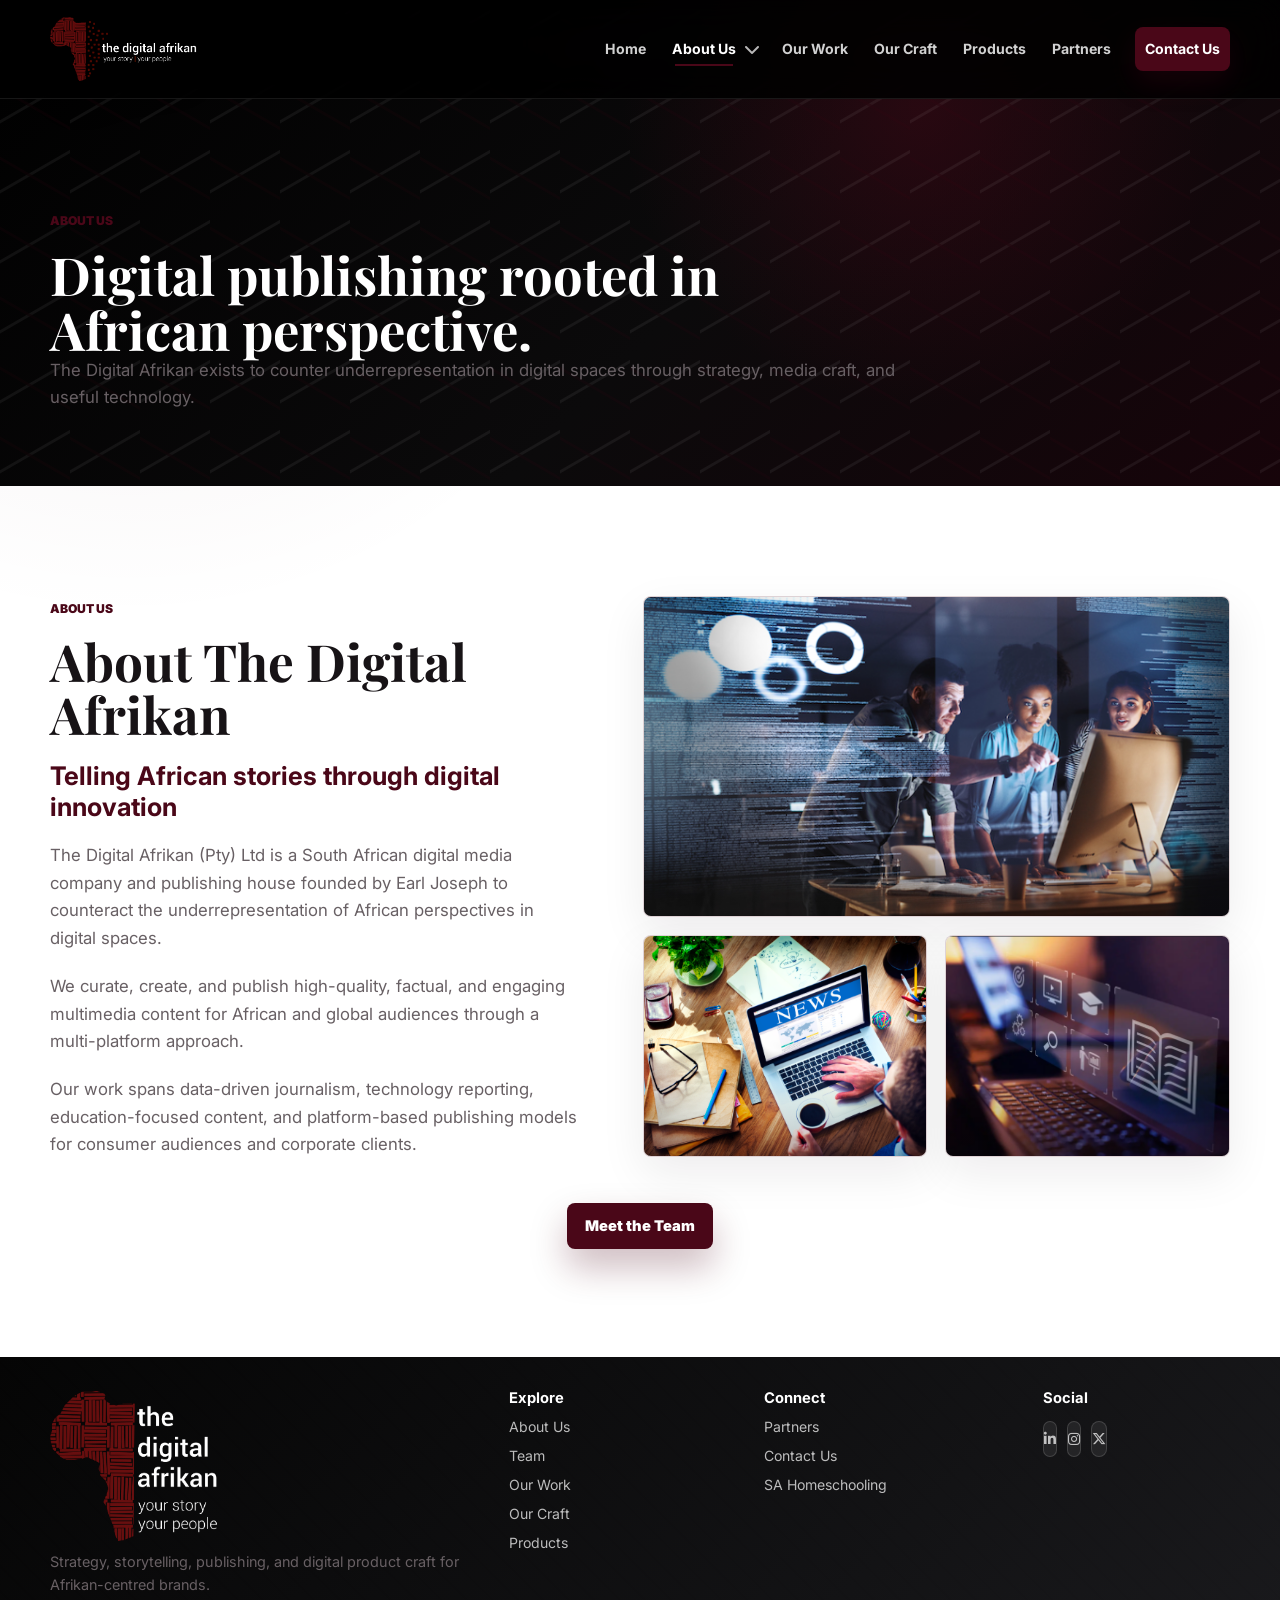
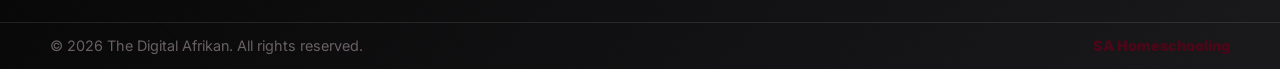
==== about.html @ bf454be9 "updates" ====
<!DOCTYPE html>
<html lang="en">
<head>
    <meta charset="UTF-8">
    <meta name="viewport" content="width=device-width, initial-scale=1.0">
    <meta name="description" content="About The Digital Afrikan and its Afrikan-centred digital publishing vision.">
    <title>The Digital Afrikan | About Us</title>
    <link rel="preconnect" href="https://fonts.googleapis.com">
    <link rel="preconnect" href="https://fonts.gstatic.com" crossorigin>
    <link href="https://fonts.googleapis.com/css2?family=Inter:wght@300;400;500;600;700;800;900&family=Playfair+Display:wght@500;600;700&display=swap" rel="stylesheet">
    <link rel="stylesheet" href="https://cdnjs.cloudflare.com/ajax/libs/font-awesome/6.4.0/css/all.min.css">
    <link rel="stylesheet" href="css/style.css">
    <link rel="stylesheet" href="css/responsive.css">
    <script src="main.js" defer></script>
</head>
<body>
    <a class="skip-link" href="#main">Skip to content</a>
    <header class="site-header" id="siteHeader">
        <div class="container header-container">
            <a href="index.html" class="brand" aria-label="The Digital Afrikan homepage"><img src="images/tda-logo-landscape-white.png" alt="The Digital Afrikan" class="brand-logo brand-logo-header"></a>
            <button class="mobile-toggle" id="mobileToggle" type="button" aria-label="Open navigation" aria-expanded="false" aria-controls="navMenu"><span></span><span></span><span></span></button>
            <nav class="site-nav" aria-label="Primary navigation">
                <ul id="navMenu">
                    <li><a href="index.html" class="nav-link">Home</a></li>
                    <li class="nav-item has-dropdown">
                        <a href="about.html" class="nav-link active">About Us</a>
                        <button class="dropdown-toggle" type="button" aria-label="Open About submenu" aria-expanded="false"><i class="fa-solid fa-chevron-down"></i></button>
                        <ul class="dropdown-menu" aria-label="About submenu"><li><a href="about.html">About Us</a></li><li><a href="team.html">Team</a></li></ul>
                    </li>
                    <li><a href="projects.html" class="nav-link">Our Work</a></li>
                    <li><a href="services.html" class="nav-link">Our Craft</a></li>
                    <li><a href="products.html" class="nav-link">Products</a></li><li><a href="partners.html" class="nav-link">Partners</a></li>
                    <li><a href="contact.html" class="nav-link nav-cta">Contact Us</a></li>
                </ul>
            </nav>
        </div>
    </header>
    <main id="main">
        <section class="page-hero section-pattern">
            <div class="container">
                <div class="section-heading reveal">
                    <span class="eyebrow">About Us</span>
                    <h1>Digital publishing rooted in African perspective.</h1>
                    <p>The Digital Afrikan exists to counter underrepresentation in digital spaces through strategy, media craft, and useful technology.</p>
                </div>
            </div>
        </section>
        <section class="about-section">
            <div class="container split-grid">
                <div class="section-copy reveal">
                    <span class="eyebrow">About Us</span>
                    <h2>About The Digital Afrikan</h2>
                    <h3 class="section-kicker">Telling African stories through digital innovation</h3>
                    <p>The Digital Afrikan (Pty) Ltd is a South African digital media company and publishing house founded by Earl Joseph to counteract the underrepresentation of African perspectives in digital spaces.</p>
                    <p>We curate, create, and publish high-quality, factual, and engaging multimedia content for African and global audiences through a multi-platform approach.</p>
                    <p>Our work spans data-driven journalism, technology reporting, education-focused content, and platform-based publishing models for consumer audiences and corporate clients.</p>
                </div>
                <div class="about-media-grid reveal">
                    <figure class="about-image-card large-placeholder"><img src="images/about-technology-team.png" alt="Digital team collaborating around technology and data"></figure>
                    <figure class="about-image-card"><img src="images/about-editorial-news.png" alt="Editorial workspace with a digital news platform"></figure>
                    <figure class="about-image-card"><img src="images/about-digital-learning.png" alt="Digital learning interface on a laptop"></figure>
                </div>
            </div>
            <div class="container">
                <div class="section-cta about-team-cta reveal">
                    <a href="team.html" class="btn btn-primary">Meet the Team</a>
                </div>
            </div>
        </section>
    </main>
    <footer class="site-footer">
        <div class="container footer-grid">
            <div><a href="index.html" class="brand footer-brand"><img src="images/tda-logo-stacked-white.png" alt="The Digital Afrikan" class="brand-logo brand-logo-footer"></a><p>Strategy, storytelling, publishing, and digital product craft for Afrikan-centred brands.</p></div>
            <div><h3>Explore</h3><a href="about.html">About Us</a><a href="team.html">Team</a><a href="projects.html">Our Work</a><a href="services.html">Our Craft</a><a href="products.html">Products</a></div>
            <div><h3>Connect</h3><a href="partners.html">Partners</a><a href="contact.html">Contact Us</a><a href="https://sahomeschooling.com/magazine" target="_blank" rel="noopener">SA Homeschooling</a></div>
            <div><h3>Social</h3><div class="social-links" aria-label="Social links"><a href="contact.html" aria-label="LinkedIn"><i class="fa-brands fa-linkedin-in"></i></a><a href="contact.html" aria-label="Instagram"><i class="fa-brands fa-instagram"></i></a><a href="contact.html" aria-label="X"><i class="fa-brands fa-x-twitter"></i></a></div></div>
        </div>
        <div class="footer-bottom"><div class="container footer-bottom-inner"><p>&copy; 2026 The Digital Afrikan. All rights reserved.</p><p>SA Homeschooling</p></div></div>
    </footer>
</body>
</html>
---- css/style.css ----
:root {
    --primary: #171316;
    --primary-deep: #050405;
    --accent: #4a0718;
    --accent-bright: #6f1029;
    --accent-dark: #2b030d;
    --dark: #000000;
    --light: #f8f5f6;
    --paper: #ffffff;
    --surface: #ffffff;
    --surface-soft: #f7f3f4;
    --muted: #686064;
    --text: #171316;
    --line: rgba(74, 7, 24, 0.14);
    --shadow: 0 24px 70px rgba(23, 19, 22, 0.14);
    --shadow-soft: 0 16px 45px rgba(23, 19, 22, 0.08);
    --radius: 8px;
    --transition: 260ms ease;
}

* {
    margin: 0;
    padding: 0;
    box-sizing: border-box;
}

html {
    scroll-behavior: smooth;
    scroll-padding-top: 96px;
}

body {
    font-family: "Inter", sans-serif;
    background:
        radial-gradient(circle at 10% 4%, rgba(74, 7, 24, 0.08), transparent 28%),
        var(--paper);
    color: var(--text);
    line-height: 1.65;
    overflow-x: hidden;
}

body.nav-open {
    overflow: hidden;
}

body.modal-open {
    overflow: hidden;
}

img {
    display: block;
    max-width: 100%;
}

a {
    color: inherit;
    text-decoration: none;
}

button,
input,
select,
textarea {
    font: inherit;
}

.skip-link {
    position: fixed;
    top: 12px;
    left: 12px;
    z-index: 3000;
    transform: translateY(-140%);
    background: var(--accent);
    color: white;
    padding: 10px 16px;
    border-radius: var(--radius);
    transition: transform var(--transition);
}

.skip-link:focus {
    transform: translateY(0);
}

.container {
    width: min(1180px, calc(100% - 40px));
    margin: 0 auto;
}

.site-header {
    position: fixed;
    inset: 0 0 auto;
    z-index: 1000;
    padding: 12px 0;
    background: rgba(0, 0, 0, 0.88);
    color: white;
    backdrop-filter: blur(18px);
    border-bottom: 1px solid rgba(255, 255, 255, 0.09);
    transition: padding var(--transition), background var(--transition), box-shadow var(--transition);
}

.site-header.scrolled {
    padding: 8px 0;
    background: rgba(0, 0, 0, 0.95);
    box-shadow: 0 18px 50px rgba(0, 0, 0, 0.22);
}

.header-container {
    display: flex;
    align-items: center;
    justify-content: space-between;
    gap: 28px;
    min-height: 74px;
}

.brand {
    display: inline-flex;
    align-items: center;
    gap: 12px;
    min-width: 0;
    flex: 0 0 auto;
}

.brand-logo {
    display: block;
    width: auto;
    object-fit: contain;
}

.brand-logo-header {
    height: clamp(46px, 5vw, 64px);
    max-width: min(310px, 30vw);
    filter: drop-shadow(0 14px 24px rgba(0, 0, 0, 0.28));
}

.brand-logo-footer {
    height: auto;
    width: min(100%, 190px);
    max-height: 150px;
}

.site-nav ul {
    display: flex;
    align-items: center;
    gap: 6px;
    list-style: none;
    flex-wrap: nowrap;
}

.nav-link,
.dropdown-menu a {
    position: relative;
    display: inline-flex;
    align-items: center;
    min-height: 42px;
    padding: 10px 10px;
    color: rgba(255, 255, 255, 0.82);
    font-size: 0.88rem;
    font-weight: 700;
    transition: color var(--transition), transform var(--transition);
}

.nav-link::after,
.dropdown-menu a::after {
    content: "";
    position: absolute;
    left: 13px;
    right: 13px;
    bottom: 5px;
    height: 2px;
    transform: scaleX(0);
    transform-origin: left;
    background:
        repeating-linear-gradient(90deg, var(--accent) 0 8px, transparent 8px 12px),
        var(--accent);
    transition: transform var(--transition);
}

.nav-link:hover,
.nav-link.active,
.dropdown-menu a:hover {
    color: white;
}

.nav-link:hover::after,
.nav-link.active::after,
.dropdown-menu a:hover::after {
    transform: scaleX(1);
}

.nav-cta {
    margin-left: 8px;
    color: white;
    background: var(--accent);
    border-radius: var(--radius);
    box-shadow: 0 12px 28px rgba(74, 7, 24, 0.28);
}

.nav-cta::after {
    display: none;
}

.nav-cta:hover {
    transform: translateY(-2px);
    background: var(--accent-bright);
}

.has-dropdown {
    position: relative;
    display: flex;
    align-items: center;
}

.has-dropdown .nav-link {
    white-space: nowrap;
}

.dropdown-toggle {
    display: inline-grid;
    place-items: center;
    width: 28px;
    height: 28px;
    margin-left: -8px;
    border: 0;
    color: rgba(255, 255, 255, 0.72);
    background: transparent;
    cursor: pointer;
    transition: transform var(--transition), color var(--transition);
}

.has-dropdown:hover .dropdown-toggle,
.has-dropdown.open .dropdown-toggle {
    color: white;
    transform: rotate(180deg);
}

.dropdown-menu {
    position: absolute;
    top: calc(100% + 14px);
    left: 0;
    min-width: 150px;
    display: grid;
    grid-template-columns: 1fr;
    gap: 4px;
    padding: 10px;
    background: rgba(17, 17, 17, 0.96);
    border: 1px solid rgba(255, 255, 255, 0.1);
    border-radius: var(--radius);
    box-shadow: var(--shadow);
    opacity: 0;
    visibility: hidden;
    transform: translateY(10px);
    transition: opacity var(--transition), transform var(--transition), visibility var(--transition);
}

.site-nav .dropdown-menu {
    display: grid;
    align-items: stretch;
    gap: 4px;
}

.dropdown-menu li {
    display: block;
}

.dropdown-menu a {
    width: 100%;
    white-space: nowrap;
}

.has-dropdown:hover .dropdown-menu,
.has-dropdown.open .dropdown-menu {
    opacity: 1;
    visibility: visible;
    transform: translateY(0);
}

.mobile-toggle {
    display: none;
    width: 46px;
    height: 46px;
    border: 1px solid rgba(255, 255, 255, 0.16);
    border-radius: var(--radius);
    background: rgba(255, 255, 255, 0.08);
    cursor: pointer;
}

.mobile-toggle span {
    display: block;
    width: 20px;
    height: 2px;
    margin: 5px auto;
    background: white;
    transition: transform var(--transition), opacity var(--transition);
}

.mobile-toggle.active span:nth-child(1) {
    transform: translateY(7px) rotate(45deg);
}

.mobile-toggle.active span:nth-child(2) {
    opacity: 0;
}

.mobile-toggle.active span:nth-child(3) {
    transform: translateY(-7px) rotate(-45deg);
}

section {
    position: relative;
    padding: 108px 0;
}

.section-alt {
    background:
        linear-gradient(180deg, rgba(248, 245, 246, 0.95), rgba(255, 255, 255, 0.98)),
        repeating-linear-gradient(135deg, rgba(74, 7, 24, 0.045) 0 2px, transparent 2px 16px);
}

.section-pattern::before {
    content: "";
    position: absolute;
    inset: 0;
    pointer-events: none;
    opacity: 0.14;
    background-image:
        linear-gradient(30deg, transparent 45%, rgba(74, 7, 24, 0.68) 46%, rgba(74, 7, 24, 0.68) 48%, transparent 49%),
        linear-gradient(150deg, transparent 45%, rgba(255, 255, 255, 0.4) 46%, rgba(255, 255, 255, 0.4) 48%, transparent 49%);
    background-size: 70px 70px;
}

.hero {
    min-height: max(100vh, 60.05vw);
    display: grid;
    align-items: center;
    padding: 150px 0 112px;
    color: white;
    overflow: hidden;
    background:
        linear-gradient(90deg, rgba(0, 0, 0, 0.86) 0%, rgba(0, 0, 0, 0.68) 35%, rgba(0, 0, 0, 0.22) 66%, rgba(0, 0, 0, 0.08) 100%),
        url("../images/tda-digital-tree-hero-full.jpg");
    background-color: #050405;
    background-position: center, center top;
    background-repeat: no-repeat;
    background-size: cover, 100% auto;
}

.hero::after {
    content: "";
    display: none;
    position: absolute;
    inset: 0;
    opacity: 0.3;
    background:
        linear-gradient(90deg, transparent 0 43%, rgba(74, 7, 24, 0.32) 43.3%, transparent 44.2%),
        linear-gradient(90deg, transparent 0 65%, rgba(255, 255, 255, 0.08) 65.2%, transparent 65.8%);
    pointer-events: none;
    animation: heroSignalSweep 7.5s ease-in-out infinite;
}

.hero::before {
    content: "";
    display: none;
    position: absolute;
    inset: 0;
    pointer-events: none;
    opacity: 0.28;
    background:
        radial-gradient(circle at 16% 42%, rgba(74, 7, 24, 0.34), transparent 20%),
        repeating-linear-gradient(90deg, rgba(255, 255, 255, 0.035) 0 1px, transparent 1px 34px),
        repeating-linear-gradient(0deg, rgba(255, 255, 255, 0.025) 0 1px, transparent 1px 42px);
    animation: patternGlide 18s linear infinite;
}

.hero-orbit {
    position: absolute;
    left: 44%;
    top: 12%;
    width: 520px;
    height: 520px;
    border: 1px solid rgba(255, 255, 255, 0.12);
    border-radius: 50%;
    opacity: 0.58;
    animation: spinSlow 24s linear infinite, orbitPulse 5.8s ease-in-out infinite;
}

.hero-orbit::before,
.hero-orbit::after {
    content: "";
    position: absolute;
    inset: 58px;
    border: 1px dashed rgba(255, 255, 255, 0.16);
    border-radius: 50%;
}

.hero-orbit::after {
    inset: 128px;
    background: radial-gradient(circle, rgba(255, 255, 255, 0.08), rgba(74, 7, 24, 0.16));
}

.color-stream {
    position: absolute;
    inset: 0;
    pointer-events: none;
    overflow: hidden;
}

.color-stream span {
    position: absolute;
    width: min(58vw, 760px);
    height: 2px;
    border-radius: 999px;
    opacity: 0.42;
    filter: blur(0.4px);
    background: linear-gradient(90deg, transparent, rgba(255, 255, 255, 0.72), rgba(74, 7, 24, 0.84), transparent);
    box-shadow: 0 0 26px rgba(74, 7, 24, 0.34);
    animation: colorStream 9s ease-in-out infinite;
}

.color-stream span:nth-child(1) {
    left: -18%;
    top: 24%;
}

.color-stream span:nth-child(2) {
    left: 24%;
    top: 52%;
    animation-delay: 1.8s;
    background: linear-gradient(90deg, transparent, rgba(74, 7, 24, 0.78), rgba(255, 255, 255, 0.58), transparent);
}

.color-stream span:nth-child(3) {
    left: -12%;
    bottom: 18%;
    animation-delay: 3.2s;
}

.color-stream span:nth-child(4) {
    right: -18%;
    top: 72%;
    animation-delay: 4.6s;
    background: linear-gradient(90deg, transparent, rgba(255, 255, 255, 0.54), rgba(74, 7, 24, 0.82), transparent);
}

.star-field {
    position: absolute;
    inset: 0;
    pointer-events: none;
    overflow: hidden;
}

.star-field span {
    position: absolute;
    width: 6px;
    height: 6px;
    border-radius: 50%;
    background: rgba(255, 255, 255, 0.86);
    box-shadow: 0 0 16px rgba(255, 255, 255, 0.56), 0 0 34px rgba(74, 7, 24, 0.42);
    opacity: 0.55;
    animation: starDrift 7s ease-in-out infinite;
}

.star-field span::before,
.star-field span::after {
    content: "";
    position: absolute;
    inset: 50% auto auto 50%;
    width: 18px;
    height: 1px;
    background: linear-gradient(90deg, transparent, rgba(255, 255, 255, 0.9), transparent);
    transform: translate(-50%, -50%);
}

.star-field span::after {
    transform: translate(-50%, -50%) rotate(90deg);
}

.star-field span:nth-child(1) {
    left: 9%;
    top: 28%;
}

.star-field span:nth-child(2) {
    left: 18%;
    top: 74%;
    animation-delay: 1.1s;
}

.star-field span:nth-child(3) {
    left: 48%;
    top: 18%;
    animation-delay: 2.2s;
    background: rgba(74, 7, 24, 0.84);
}

.star-field span:nth-child(4) {
    right: 18%;
    top: 38%;
    animation-delay: 0.7s;
}

.star-field span:nth-child(5) {
    right: 10%;
    bottom: 22%;
    animation-delay: 1.8s;
    background: rgba(255, 255, 255, 0.78);
}

.star-field span:nth-child(6) {
    left: 58%;
    bottom: 16%;
    animation-delay: 2.8s;
}

.star-field span:nth-child(7) {
    left: 31%;
    top: 42%;
    width: 4px;
    height: 4px;
    animation-delay: 3.4s;
    animation-duration: 5.2s;
}

.star-field span:nth-child(8) {
    right: 34%;
    top: 68%;
    width: 5px;
    height: 5px;
    animation-delay: 4.1s;
    animation-duration: 7.2s;
    background: rgba(74, 7, 24, 0.74);
}

.star-field span:nth-child(9) {
    right: 6%;
    top: 13%;
    width: 4px;
    height: 4px;
    animation-delay: 2.4s;
    animation-duration: 4.8s;
}

.star-field span:nth-child(10) {
    left: 38%;
    bottom: 8%;
    width: 5px;
    height: 5px;
    animation-delay: 0.4s;
    animation-duration: 6.8s;
}

.hero-container {
    position: relative;
    z-index: 2;
    display: grid;
    grid-template-columns: minmax(0, 0.54fr) minmax(320px, 0.46fr);
    align-items: center;
    text-align: left;
}

.hero-content {
    max-width: 720px;
}

.eyebrow {
    display: inline-flex;
    align-items: center;
    margin-bottom: 16px;
    color: var(--accent);
    font-size: 0.76rem;
    font-weight: 900;
    text-transform: uppercase;
}

h1,
h2,
h3 {
    line-height: 1.04;
}

h1,
h2 {
    font-family: "Playfair Display", serif;
}

h1 {
    max-width: 820px;
    font-size: clamp(2.15rem, 4.1vw, 4rem);
    font-weight: 700;
}

.hero h1 {
    max-width: none;
    color: white;
    font-size: clamp(2.1rem, 3.25vw, 3.55rem);
    text-shadow: 0 18px 42px rgba(0, 0, 0, 0.72);
}

.hero h1 span {
    display: block;
    white-space: nowrap;
}

h2 {
    font-size: clamp(2.2rem, 4vw, 4.15rem);
    font-weight: 700;
}

h3 {
    color: var(--text);
    font-size: 1.18rem;
}

.section-kicker {
    margin-top: 18px;
    color: var(--accent);
    font-size: clamp(1.28rem, 2vw, 1.75rem);
    line-height: 1.22;
}

.hero-content p {
    max-width: 650px;
    margin: 24px 0 0;
    color: rgba(255, 255, 255, 0.8);
    font-size: clamp(0.96rem, 1.35vw, 1.08rem);
    line-height: 1.72;
}

.hero-cta {
    margin-top: 28px;
}

.page-hero {
    min-height: 54vh;
    display: grid;
    align-items: end;
    padding: 154px 0 74px;
    color: white;
    overflow: hidden;
    background:
        radial-gradient(circle at 72% 22%, rgba(74, 7, 24, 0.46), transparent 30%),
        linear-gradient(135deg, #000000 0%, #0b0a0b 56%, #17040a 100%);
}

.page-hero .section-heading {
    max-width: 860px;
    margin: 0;
    text-align: left;
}

.page-hero .section-heading .eyebrow {
    justify-content: flex-start;
}

.page-hero p {
    color: rgba(255, 255, 255, 0.78);
}

.preview-section {
    background: var(--paper);
}

.section-cta {
    display: flex;
    justify-content: center;
    margin-top: 30px;
}

.btn {
    position: relative;
    isolation: isolate;
    display: inline-flex;
    align-items: center;
    justify-content: center;
    min-height: 46px;
    padding: 11px 18px;
    border: 0;
    border-radius: var(--radius);
    font-weight: 900;
    font-size: 0.92rem;
    color: white;
    cursor: pointer;
    overflow: hidden;
    transition: transform var(--transition), box-shadow var(--transition), background var(--transition);
}

.btn::before {
    content: "";
    position: absolute;
    inset: 0;
    z-index: -1;
    transform: translateX(-110%);
    background: linear-gradient(90deg, transparent, rgba(255, 255, 255, 0.26), transparent);
    transition: transform 580ms ease;
}

.btn:hover {
    transform: translateY(-3px);
}

.btn:hover::before {
    transform: translateX(110%);
}

.btn-primary {
    background: var(--accent);
    box-shadow: 0 18px 36px rgba(74, 7, 24, 0.28);
}

.btn-primary:hover {
    background: var(--accent-bright);
}

.btn-ghost {
    border: 1px solid rgba(74, 7, 24, 0.18);
    color: var(--accent);
    background: rgba(74, 7, 24, 0.06);
    backdrop-filter: blur(10px);
}

.tag-row span {
    padding: 7px 10px;
    border: 1px solid rgba(74, 7, 24, 0.22);
    border-radius: var(--radius);
    color: var(--accent);
    background: rgba(74, 7, 24, 0.07);
    font-size: 0.78rem;
    font-weight: 800;
}

.split-grid,
.product-container,
.contact-grid {
    display: grid;
    grid-template-columns: minmax(0, 0.9fr) minmax(320px, 1fr);
    align-items: center;
    gap: 64px;
}

.section-copy p,
.section-heading p {
    color: var(--muted);
    font-size: 1.05rem;
}

.section-copy p {
    margin-top: 20px;
}

.section-heading {
    max-width: 790px;
    margin: 0 auto 44px;
    text-align: center;
}

.section-heading .eyebrow {
    justify-content: center;
}

.craft-panel {
    display: grid;
    gap: 14px;
}

.about-media-grid {
    display: grid;
    grid-template-columns: 1fr 1fr;
    gap: 18px;
}

.about-image-card {
    position: relative;
    min-height: 220px;
    border: 1px solid var(--line);
    border-radius: var(--radius);
    overflow: hidden;
    box-shadow: var(--shadow-soft);
    background: var(--surface-soft);
    transition: transform var(--transition), box-shadow var(--transition), border-color var(--transition);
}

.about-image-card::after {
    content: "";
    position: absolute;
    inset: 0;
    pointer-events: none;
    background: linear-gradient(180deg, transparent 58%, rgba(0, 0, 0, 0.22));
}

.about-image-card img {
    width: 100%;
    height: 100%;
    min-height: inherit;
    object-fit: cover;
    transition: transform 520ms ease, filter 520ms ease;
}

.about-image-card:hover {
    transform: translateY(-8px);
    border-color: rgba(74, 7, 24, 0.32);
    box-shadow: var(--shadow);
}

.about-image-card:hover img {
    transform: scale(1.045);
    filter: saturate(1.05) contrast(1.04);
}

.image-upload-placeholder {
    position: relative;
    display: grid;
    place-items: center;
    min-height: 180px;
    padding: 26px;
    border: 1px solid var(--line);
    border-radius: var(--radius);
    color: white;
    text-align: center;
    overflow: hidden;
    background:
        linear-gradient(135deg, rgba(5, 5, 6, 0.96), rgba(23, 19, 22, 0.9)),
        repeating-linear-gradient(45deg, rgba(74, 7, 24, 0.48) 0 10px, transparent 10px 16px);
    box-shadow: var(--shadow-soft);
    transition: transform var(--transition), box-shadow var(--transition), border-color var(--transition);
}

.image-upload-placeholder::before {
    content: "";
    position: absolute;
    inset: 18px;
    border: 1px dashed rgba(255, 255, 255, 0.22);
    border-radius: var(--radius);
}

.image-upload-placeholder:hover {
    transform: translateY(-8px);
    border-color: rgba(74, 7, 24, 0.42);
    box-shadow: var(--shadow);
}

.image-upload-placeholder i,
.image-upload-placeholder span {
    position: relative;
    z-index: 1;
}

.image-upload-placeholder i {
    margin-bottom: 14px;
    color: var(--accent);
    font-size: 2rem;
}

.image-upload-placeholder span {
    display: block;
    font-weight: 900;
}

.large-placeholder {
    grid-column: 1 / -1;
    min-height: 280px;
}

.craft-row {
    display: grid;
    grid-template-columns: 58px 1fr;
    gap: 18px;
    padding: 24px;
    border: 1px solid var(--line);
    border-radius: var(--radius);
    background: var(--surface);
    box-shadow: var(--shadow-soft);
    transition: transform var(--transition), box-shadow var(--transition), border-color var(--transition);
}

.craft-row:hover {
    transform: translateX(8px);
    border-color: rgba(74, 7, 24, 0.34);
    box-shadow: var(--shadow);
}

.craft-row > span {
    display: grid;
    place-items: center;
    width: 46px;
    height: 46px;
    border-radius: var(--radius);
    color: white;
    background: var(--primary);
    font-weight: 900;
}

.craft-row p,
.team-card p,
.service-card p,
.project-card p,
.site-footer p {
    color: var(--muted);
    font-size: 0.9rem;
    line-height: 1.55;
}

.team-grid,
.services-grid,
.projects-grid {
    display: grid;
    gap: 22px;
}

.team-grid {
    grid-template-columns: repeat(3, 1fr);
}

.services-grid {
    grid-template-columns: repeat(4, 1fr);
}

.projects-grid {
    grid-template-columns: repeat(3, 1fr);
}

.project-showcase {
    display: grid;
    gap: 0;
    border: 1px solid var(--line);
    border-radius: var(--radius);
    overflow: hidden;
    background: var(--surface);
    box-shadow: var(--shadow-soft);
}

.team-card,
.service-card,
.project-card,
.contact-form {
    position: relative;
    border: 1px solid var(--line);
    border-radius: var(--radius);
    background: var(--surface);
    box-shadow: var(--shadow-soft);
    transition: transform var(--transition), box-shadow var(--transition), border-color var(--transition);
}

.team-card {
    width: 100%;
    color: inherit;
    text-align: left;
    cursor: pointer;
}

.detail-modal-trigger {
    width: 100%;
    color: inherit;
    text-align: left;
    cursor: pointer;
    font: inherit;
}

.card-link {
    display: block;
    color: inherit;
}

.card-link:focus-visible,
.team-card:focus-visible,
.detail-modal-trigger:focus-visible {
    outline: 3px solid rgba(74, 7, 24, 0.34);
    outline-offset: 4px;
}

.team-card::before,
.service-card::before,
.project-card::before,
.contact-form::before {
    content: "";
    position: absolute;
    inset: 0;
    pointer-events: none;
    border-radius: inherit;
    opacity: 0;
    background: linear-gradient(135deg, rgba(74, 7, 24, 0.08), transparent 38%);
    transition: opacity var(--transition);
}

.team-card:hover,
.service-card:hover,
.project-card:hover {
    transform: translateY(-9px);
    border-color: rgba(74, 7, 24, 0.34);
    box-shadow: var(--shadow);
}

.team-card:hover::before,
.service-card:hover::before,
.project-card:hover::before,
.contact-form:focus-within::before {
    opacity: 1;
}

.team-card,
.service-card {
    padding: 28px;
}

.team-photo-wall {
    overflow: hidden;
    background: var(--surface);
}

.team-photo-wall img {
    width: 100%;
    height: auto;
}

.team-placeholder-grid {
    display: grid;
    grid-template-columns: repeat(5, 1fr);
    gap: 28px;
}

.team-photo-placeholder {
    display: block;
    aspect-ratio: 1 / 1;
    padding: 0;
    border: 0;
    border-radius: 26px;
    overflow: hidden;
    cursor: pointer;
    background:
        linear-gradient(135deg, rgba(74, 7, 24, 0.08), transparent 44%),
        #e8e8e8;
    box-shadow: none;
    transition: transform var(--transition), outline-color var(--transition);
}

.team-photo-placeholder img {
    width: 100%;
    height: 100%;
    object-fit: cover;
}

.team-photo-placeholder:hover {
    transform: translateY(-6px);
}

.team-photo-placeholder:focus-visible {
    outline: 3px solid rgba(74, 7, 24, 0.34);
    outline-offset: 4px;
}

.modal-portrait {
    width: 150px;
    aspect-ratio: 1 / 1;
    margin-bottom: 22px;
    border-radius: 22px;
    overflow: hidden;
    background: var(--surface-soft);
}

.modal-portrait img {
    width: 100%;
    height: 100%;
    object-fit: cover;
}

.team-modal {
    position: fixed;
    inset: 0;
    z-index: 2200;
    display: grid;
    place-items: center;
    padding: 24px;
    background: rgba(0, 0, 0, 0.68);
    opacity: 0;
    visibility: hidden;
    transition: opacity var(--transition), visibility var(--transition);
}

.team-modal.open {
    opacity: 1;
    visibility: visible;
}

.team-modal-panel {
    position: relative;
    width: min(100%, 560px);
    padding: clamp(28px, 5vw, 42px);
    border: 1px solid rgba(74, 7, 24, 0.18);
    border-radius: var(--radius);
    background:
        linear-gradient(145deg, #ffffff, rgba(248, 245, 246, 0.96)),
        repeating-linear-gradient(135deg, rgba(74, 7, 24, 0.045) 0 2px, transparent 2px 18px);
    box-shadow: 0 34px 90px rgba(0, 0, 0, 0.28);
    transform: translateY(18px) scale(0.98);
    transition: transform var(--transition);
}

.team-modal.open .team-modal-panel {
    transform: translateY(0) scale(1);
}

.modal-close {
    position: absolute;
    top: 16px;
    right: 16px;
    display: grid;
    place-items: center;
    width: 42px;
    height: 42px;
    border: 1px solid rgba(74, 7, 24, 0.16);
    border-radius: var(--radius);
    color: var(--accent);
    background: white;
    cursor: pointer;
    transition: transform var(--transition), background var(--transition), color var(--transition);
}

.modal-close:hover {
    transform: translateY(-2px);
    color: white;
    background: var(--accent);
}

.modal-avatar {
    margin-bottom: 22px;
}

.team-modal h2 {
    margin-bottom: 16px;
    font-size: clamp(2rem, 4vw, 3.1rem);
}

.team-modal p {
    color: var(--muted);
}

.modal-focus {
    margin-top: 24px;
    padding: 18px;
    border: 1px solid var(--line);
    border-radius: var(--radius);
    background: white;
}

.modal-focus strong {
    display: block;
    margin-bottom: 8px;
    color: var(--accent);
}

.modal-action {
    margin-top: 24px;
}

.avatar-placeholder {
    display: grid;
    place-items: center;
    width: 86px;
    height: 86px;
    margin-bottom: 24px;
    border-radius: var(--radius);
    color: white;
    background:
        linear-gradient(135deg, var(--primary), #08080a),
        repeating-linear-gradient(45deg, transparent 0 8px, rgba(74, 7, 24, 0.28) 8px 10px);
    font-size: 1.8rem;
}

.team-card span {
    display: inline-flex;
    margin: 9px 0 12px;
    color: var(--accent);
    font-size: 0.86rem;
    font-weight: 900;
}

.service-icon {
    display: grid;
    place-items: center;
    width: 52px;
    height: 52px;
    margin-bottom: 24px;
    color: white;
    background: var(--accent);
    border-radius: var(--radius);
    font-size: 1.25rem;
    box-shadow: 0 14px 28px rgba(74, 7, 24, 0.28);
}

.service-card a {
    display: inline-flex;
    align-items: center;
    gap: 8px;
    margin-top: 22px;
    color: var(--accent);
    font-weight: 900;
}

.service-card a i {
    color: var(--accent);
    transition: transform var(--transition);
}

.service-card a:hover i {
    transform: translateX(5px);
}

.project-card {
    overflow: hidden;
}

.project-feature {
    display: grid;
    grid-template-columns: minmax(0, 1fr) minmax(0, 1fr);
    min-height: 430px;
    width: 100%;
    border: 0;
    border-bottom: 1px solid var(--line);
    border-radius: 0;
    color: inherit;
    text-align: left;
    box-shadow: none;
}

.project-feature:last-child {
    border-bottom: 0;
}

.project-feature.is-reversed .project-content {
    order: 2;
}

.project-feature.is-reversed .project-image-panel {
    order: 1;
}

.project-feature:hover {
    transform: none;
    box-shadow: none;
}

.project-feature .project-content {
    display: flex;
    flex-direction: column;
    justify-content: center;
    min-height: 430px;
    padding: clamp(34px, 5vw, 78px);
}

.project-feature .project-content h3 {
    max-width: 520px;
    font-size: clamp(1.65rem, 2.8vw, 2.65rem);
}

.project-feature .project-content p {
    max-width: 660px;
}

.project-actions {
    display: flex;
    flex-wrap: wrap;
    gap: 10px;
    margin-top: 24px;
}

.project-image-panel {
    min-height: 430px;
    overflow: hidden;
    background: var(--primary-deep);
}

.project-image-panel img {
    width: 100%;
    height: 100%;
    min-height: inherit;
    object-fit: cover;
    transition: transform 620ms ease, filter 620ms ease;
}

.project-feature:hover .project-image-panel img {
    transform: scale(1.045);
    filter: saturate(1.08) contrast(1.04);
}

.project-image-placeholder {
    display: grid;
    place-items: center;
    aspect-ratio: 16 / 10;
    min-height: 0;
    overflow: hidden;
    color: white;
    background:
        radial-gradient(circle at 25% 20%, rgba(74, 7, 24, 0.74), transparent 30%),
        linear-gradient(135deg, var(--primary-deep), var(--primary));
}

.project-image-placeholder img {
    width: 100%;
    height: 100%;
    min-height: inherit;
    object-fit: cover;
    transition: transform 520ms ease, filter 520ms ease;
}

.project-card:hover .project-image-placeholder img {
    transform: scale(1.045);
    filter: saturate(1.08) contrast(1.04);
}

.project-image-contain {
    padding: 18px;
    background:
        radial-gradient(circle at 18% 16%, rgba(74, 7, 24, 0.5), transparent 32%),
        linear-gradient(135deg, #111111, #2a2427);
}

.project-image-contain img {
    width: auto;
    height: 100%;
    max-width: 100%;
    object-fit: contain;
    border-radius: 4px;
    box-shadow: 0 18px 38px rgba(0, 0, 0, 0.34);
}

.project-card:hover .project-image-contain img {
    transform: scale(1.025);
}

.project-image-placeholder i {
    display: grid;
    place-items: center;
    width: 74px;
    height: 74px;
    border: 1px solid rgba(255, 255, 255, 0.22);
    border-radius: var(--radius);
    background: rgba(255, 255, 255, 0.08);
    font-size: 1.65rem;
}

.project-content {
    padding: 24px;
}

.project-content > span {
    color: var(--accent);
    font-size: 0.78rem;
    font-weight: 900;
    text-transform: uppercase;
}

.project-content h3 {
    margin: 9px 0 12px;
}

.tag-row {
    display: flex;
    flex-wrap: wrap;
    gap: 8px;
    margin-top: 18px;
}

.about-team-cta {
    margin-top: 44px;
}

.product-section {
    overflow: hidden;
    background:
        radial-gradient(circle at 82% 10%, rgba(74, 7, 24, 0.42), transparent 26%),
        linear-gradient(135deg, #000000, #151518),
        var(--dark);
    color: white;
}

#homeschooling {
    margin-bottom: 34px;
}

.product-section .section-copy p {
    color: rgba(255, 255, 255, 0.72);
}

.product-section h2 {
    color: white;
}

.product-visual {
    min-height: 440px;
    display: grid;
    place-items: center;
}

.magazine-frame {
    position: relative;
    display: block;
    width: min(100%, 360px);
    aspect-ratio: 683 / 1024;
    min-height: 0;
    padding: 0;
    border: 1px solid rgba(255, 255, 255, 0.18);
    border-radius: var(--radius);
    background: #000000;
    box-shadow: 0 34px 80px rgba(0, 0, 0, 0.26);
    overflow: hidden;
    transition: transform var(--transition), border-color var(--transition), box-shadow var(--transition);
}

.magazine-frame img {
    width: 100%;
    height: 100%;
    object-fit: cover;
    transition: transform 420ms ease, filter 420ms ease;
}

.magazine-frame:hover {
    transform: translateY(-8px) rotate(-1deg);
    border-color: rgba(74, 7, 24, 0.58);
    box-shadow: 0 38px 95px rgba(0, 0, 0, 0.34);
}

.magazine-frame:hover img {
    transform: scale(1.035);
    filter: saturate(1.08) contrast(1.04);
}

.magazine-frame::after {
    content: "";
    position: absolute;
    inset: 0;
    pointer-events: none;
    background: linear-gradient(180deg, transparent 55%, rgba(0, 0, 0, 0.24));
}

.magazine-frame span {
    color: var(--accent);
    font-weight: 900;
    text-transform: uppercase;
}

.magazine-frame strong {
    display: block;
    max-width: 260px;
    margin-top: 24px;
    color: white;
    font-family: "Playfair Display", serif;
    font-size: 3.3rem;
    line-height: 0.96;
}

.magazine-frame small {
    position: relative;
    z-index: 1;
    display: block;
    max-width: 230px;
    margin-top: 18px;
    color: rgba(255, 255, 255, 0.72);
    font-size: 0.82rem;
    font-weight: 800;
    line-height: 1.35;
    overflow-wrap: anywhere;
}

.magazine-lines {
    position: absolute;
    left: 34px;
    right: 34px;
    bottom: 40px;
    display: grid;
    gap: 12px;
}

.magazine-lines span {
    display: block;
    height: 10px;
    border-radius: 99px;
    background: rgba(255, 255, 255, 0.22);
}

.magazine-lines span:nth-child(2) {
    width: 78%;
}

.magazine-lines span:nth-child(3) {
    width: 54%;
}

.testimonials-section {
    overflow: hidden;
    background:
        radial-gradient(circle at 16% 8%, rgba(74, 7, 24, 0.08), transparent 28%),
        linear-gradient(180deg, #ffffff, #f8f5f6);
}

.testimonials-grid {
    display: grid;
    grid-template-columns: repeat(2, 1fr);
    gap: 22px;
}

.testimonial-card {
    position: relative;
    display: grid;
    align-content: space-between;
    min-height: 340px;
    padding: 32px;
    border: 1px solid var(--line);
    border-radius: var(--radius);
    background:
        linear-gradient(145deg, #ffffff, rgba(248, 245, 246, 0.9)),
        repeating-linear-gradient(135deg, rgba(74, 7, 24, 0.045) 0 2px, transparent 2px 18px);
    box-shadow: var(--shadow-soft);
    overflow: hidden;
    transition: transform var(--transition), box-shadow var(--transition), border-color var(--transition);
}

.testimonial-card::after {
    content: "";
    position: absolute;
    right: -70px;
    top: -70px;
    width: 180px;
    height: 180px;
    border-radius: 50%;
    background: rgba(74, 7, 24, 0.08);
}

.testimonial-card:hover {
    transform: translateY(-8px);
    border-color: rgba(74, 7, 24, 0.3);
    box-shadow: var(--shadow);
}

.quote-mark {
    display: grid;
    place-items: center;
    width: 48px;
    height: 48px;
    margin-bottom: 22px;
    border-radius: var(--radius);
    color: white;
    background: var(--accent);
    box-shadow: 0 14px 28px rgba(74, 7, 24, 0.28);
}

.testimonial-card p {
    position: relative;
    z-index: 1;
    color: var(--text);
    font-size: 1.04rem;
    line-height: 1.78;
}

.testimonial-person {
    position: relative;
    z-index: 1;
    margin-top: 28px;
    padding-top: 18px;
    border-top: 1px solid var(--line);
}

.testimonial-person strong,
.testimonial-person span {
    display: block;
}

.testimonial-person strong {
    color: var(--text);
    font-size: 1.05rem;
    font-weight: 900;
}

.testimonial-person span {
    margin-top: 5px;
    color: var(--muted);
    font-size: 0.9rem;
    font-weight: 800;
    line-height: 1.45;
}

.contributors-wrap {
    display: grid;
    grid-template-columns: repeat(2, 1fr);
    gap: 22px;
    margin-top: 42px;
}

.contributor-card {
    display: grid;
    grid-template-columns: 112px 1fr;
    align-items: center;
    gap: 20px;
    padding: 22px;
    border: 1px solid rgba(255, 255, 255, 0.14);
    border-radius: var(--radius);
    background: rgba(255, 255, 255, 0.08);
    box-shadow: 0 24px 56px rgba(0, 0, 0, 0.2);
    transition: transform var(--transition), border-color var(--transition), background var(--transition);
}

.contributor-card:hover {
    transform: translateY(-8px);
    border-color: rgba(74, 7, 24, 0.48);
    background: rgba(255, 255, 255, 0.12);
}

.contributor-card h3 {
    color: white;
}

.contributor-card p {
    margin-top: 8px;
    color: rgba(255, 255, 255, 0.68);
    font-weight: 700;
}

.contributor-image-placeholder {
    display: grid;
    place-items: center;
    width: 112px;
    aspect-ratio: 1;
    border-radius: var(--radius);
    color: white;
    background:
        radial-gradient(circle at 28% 18%, rgba(74, 7, 24, 0.74), transparent 32%),
        linear-gradient(135deg, rgba(95, 15, 36, 0.9), rgba(5, 5, 6, 0.94));
    font-size: 2rem;
}

.partners-logos {
    display: grid;
    grid-template-columns: repeat(6, 1fr);
    gap: 14px;
}

.partner-card {
    display: grid;
    place-items: center;
    min-height: 116px;
    padding: 20px;
    border: 1px solid var(--line);
    border-radius: var(--radius);
    color: var(--text);
    background: var(--surface);
    font-weight: 900;
    box-shadow: var(--shadow-soft);
    transition: transform var(--transition), color var(--transition), border-color var(--transition);
}

.partner-card:hover {
    transform: translateY(-6px);
    color: var(--accent);
    border-color: rgba(74, 7, 24, 0.3);
}

.partners-showcase-section {
    padding: 0;
    background: var(--surface);
}

.partners-showcase {
    display: grid;
    grid-template-columns: minmax(300px, 0.86fr) minmax(420px, 1fr);
    align-items: center;
    gap: 54px;
    min-height: 294px;
    padding-block: 46px;
}

.partners-copy h2 {
    font-family: "Inter", sans-serif;
    color: #000000;
    font-size: clamp(1.65rem, 3vw, 2.05rem);
    font-weight: 900;
    line-height: 1.15;
}

.partners-copy h2 span {
    color: #b30012;
}

.partners-copy p {
    max-width: 620px;
    margin-top: 22px;
    color: #000000;
    font-size: 1rem;
    line-height: 1.78;
}

.partners-logo-grid {
    display: grid;
    grid-template-columns: repeat(4, minmax(92px, 1fr));
    align-items: center;
    gap: 28px 30px;
}

.partner-logo {
    display: grid;
    place-items: center;
    min-height: 64px;
    color: #1d1d1d;
    text-align: center;
    font-weight: 900;
    transition: transform var(--transition), filter var(--transition), opacity var(--transition);
}

.partner-logo:hover {
    transform: translateY(-4px);
    filter: saturate(1.15);
}

.partner-logo span,
.partner-logo small {
    display: block;
    line-height: 1;
}

.partner-logo small {
    margin-top: 3px;
    font-size: 0.68rem;
    font-weight: 900;
}

.partner-logo-taya {
    color: #78736f;
    letter-spacing: 0.08em;
    font-size: 1.04rem;
}

.partner-logo-taya small {
    color: #a81c2a;
    font-size: 1.18rem;
}

.partner-logo-civic {
    grid-template-columns: auto auto;
    justify-content: center;
    gap: 8px;
    color: #4d9b57;
    font-size: 0.78rem;
    text-transform: uppercase;
}

.partner-logo-civic i {
    color: #2f9f5b;
    font-size: 2rem;
}

.partner-logo-aws {
    color: #283247;
    font-size: 2rem;
    text-transform: lowercase;
}

.partner-logo-aws i {
    margin-top: -8px;
    color: #ff9900;
    font-size: 1.55rem;
    transform: rotate(8deg);
}

.partner-logo-riis {
    color: #191919;
    font-size: 2rem;
    font-style: italic;
}

.partner-logo-inx {
    color: #2525c9;
    font-size: 2rem;
    letter-spacing: 0.04em;
}

.partner-logo-inx small {
    color: #6b3fd1;
    font-style: italic;
}

.partner-logo-daily {
    color: #343434;
    font-family: "Playfair Display", serif;
    font-size: 0.92rem;
    font-weight: 700;
}

.partner-logo-mg {
    color: #111111;
    font-size: 1.6rem;
}

.partner-logo-mg span::first-letter {
    color: #b30012;
}

.contact-grid {
    align-items: start;
}

.contact-points {
    display: grid;
    gap: 12px;
    margin-top: 28px;
}

.contact-points a {
    display: inline-flex;
    align-items: center;
    gap: 12px;
    color: var(--text);
    font-weight: 800;
}

.contact-points i {
    display: grid;
    place-items: center;
    width: 36px;
    height: 36px;
    border-radius: var(--radius);
    color: white;
    background: var(--accent);
}

.contact-form {
    display: grid;
    gap: 18px;
    padding: 28px;
}

.form-row {
    display: grid;
    gap: 8px;
}

.form-row label {
    color: var(--text);
    font-weight: 900;
}

.form-row input,
.form-row select,
.form-row textarea {
    width: 100%;
    border: 1px solid rgba(74, 7, 24, 0.18);
    border-radius: var(--radius);
    padding: 14px 15px;
    color: var(--text);
    background: rgba(74, 7, 24, 0.035);
    outline: none;
    transition: border-color var(--transition), box-shadow var(--transition), background var(--transition);
}

.form-row textarea {
    resize: vertical;
}

.form-row input:focus,
.form-row select:focus,
.form-row textarea:focus {
    border-color: var(--accent);
    background: #ffffff;
    box-shadow: 0 0 0 4px rgba(74, 7, 24, 0.14);
}

.form-row.invalid input,
.form-row.invalid select,
.form-row.invalid textarea {
    border-color: #c62828;
}

.error-message {
    display: none;
    color: #c62828;
    font-size: 0.8rem;
    font-weight: 800;
}

.form-row.invalid .error-message {
    display: block;
}

.form-status {
    min-height: 24px;
    color: var(--accent-dark);
    font-weight: 900;
}

.map-container {
    display: grid;
    grid-template-columns: 0.8fr 1.2fr;
    align-items: stretch;
    gap: 24px;
    margin-top: 56px;
}

.map-copy,
.map-frame {
    border: 1px solid var(--line);
    border-radius: var(--radius);
    box-shadow: var(--shadow-soft);
}

.map-copy {
    padding: 28px;
    background:
        linear-gradient(145deg, #ffffff, rgba(248, 245, 246, 0.92)),
        repeating-linear-gradient(135deg, rgba(74, 7, 24, 0.045) 0 2px, transparent 2px 18px);
}

.map-copy h2 {
    font-size: clamp(1.65rem, 3vw, 2.55rem);
}

.map-frame {
    min-height: 390px;
    overflow: hidden;
    background: var(--primary-deep);
    transition: transform var(--transition), box-shadow var(--transition), border-color var(--transition);
}

.map-frame:hover {
    transform: translateY(-6px);
    border-color: rgba(74, 7, 24, 0.3);
    box-shadow: var(--shadow);
}

.map-frame iframe {
    display: block;
    width: 100%;
    height: 100%;
    min-height: 390px;
    border: 0;
    filter: grayscale(18%) contrast(1.04);
}

.site-footer {
    color: rgba(255, 255, 255, 0.72);
    background:
        linear-gradient(135deg, rgba(0, 0, 0, 0.98), rgba(21, 21, 24, 0.98)),
        repeating-linear-gradient(45deg, rgba(74, 7, 24, 0.16) 0 2px, transparent 2px 18px);
}

.footer-grid {
    display: grid;
    grid-template-columns: minmax(260px, 1.25fr) minmax(145px, 0.65fr) minmax(170px, 0.72fr) minmax(130px, 0.55fr);
    align-items: start;
    gap: clamp(18px, 3vw, 34px);
    padding: 34px 0 26px;
}

.footer-brand {
    color: white;
    margin-bottom: 10px;
    width: fit-content;
}

.site-footer h3 {
    margin-bottom: 8px;
    color: white;
    font-size: 0.92rem;
}

.site-footer a:not(.brand) {
    display: block;
    width: max-content;
    max-width: 100%;
    margin-top: 6px;
    font-size: 0.88rem;
    overflow-wrap: anywhere;
    transition: color var(--transition), transform var(--transition);
}

.site-footer a:hover {
    color: var(--accent);
    transform: translateX(4px);
}

.social-links {
    display: flex;
    gap: 10px;
}

.social-links a {
    display: grid !important;
    place-items: center;
    width: 36px;
    height: 36px;
    border: 1px solid rgba(255, 255, 255, 0.14);
    border-radius: var(--radius);
    background: rgba(255, 255, 255, 0.07);
}

.social-links a:hover {
    transform: translateY(-4px);
}

.footer-bottom {
    border-top: 1px solid rgba(255, 255, 255, 0.1);
}

.footer-bottom-inner {
    display: flex;
    justify-content: space-between;
    gap: 18px;
    padding: 12px 0;
    font-size: 0.82rem;
}

.footer-bottom-inner p:last-child {
    color: var(--accent);
    font-weight: 900;
}

.reveal {
    opacity: 0;
    transform: translateY(28px);
    transition: opacity 720ms ease, transform 720ms ease;
}

.reveal.visible {
    opacity: 1;
    transform: translateY(0);
}

@keyframes floatSoft {
    0%,
    100% {
        transform: translateY(0);
    }
    50% {
        transform: translateY(-16px);
    }
}

@keyframes spinSlow {
    to {
        transform: rotate(360deg);
    }
}

@keyframes orbitPulse {
    0%,
    100% {
        opacity: 0.28;
        box-shadow: 0 0 0 rgba(74, 7, 24, 0);
    }
    50% {
        opacity: 0.62;
        box-shadow: 0 0 42px rgba(74, 7, 24, 0.28);
    }
}

@keyframes heroSignalSweep {
    0%,
    100% {
        transform: translateX(-8%);
        opacity: 0.18;
    }
    45% {
        opacity: 0.38;
    }
    60% {
        transform: translateX(8%);
        opacity: 0.26;
    }
}

@keyframes colorStream {
    0%,
    100% {
        transform: translateX(-12%) translateY(0) scaleX(0.7);
        opacity: 0;
    }
    18% {
        opacity: 0.75;
    }
    52% {
        transform: translateX(28%) translateY(-18px) scaleX(1);
        opacity: 0.5;
    }
    76% {
        opacity: 0.18;
    }
}

@keyframes patternGlide {
    0% {
        background-position: 0 0, 0 0, 0 0;
    }
    100% {
        background-position: 120px 0, 180px 0, 0 120px;
    }
}

@keyframes starDrift {
    0%,
    100% {
        opacity: 0.35;
        transform: translateY(0) scale(0.8);
    }
    45% {
        opacity: 1;
        transform: translateY(-14px) scale(1.2);
    }
    70% {
        opacity: 0.58;
        transform: translateY(6px) scale(0.95);
    }
}

@media (prefers-reduced-motion: reduce) {
    *,
    *::before,
    *::after {
        scroll-behavior: auto !important;
        animation-duration: 0.01ms !important;
        animation-iteration-count: 1 !important;
        transition-duration: 0.01ms !important;
    }

    .reveal {
        opacity: 1;
        transform: none;
    }
}
---- css/responsive.css ----
@media (max-width: 1100px) {
    .brand-logo-header {
        max-width: 285px;
    }

    .nav-link,
    .dropdown-menu a {
        padding-inline: 10px;
        font-size: 0.86rem;
    }

    .split-grid,
    .product-container,
    .contact-grid,
    .map-container {
        grid-template-columns: 1fr;
    }

    .services-grid,
    .projects-grid,
    .testimonials-grid {
        grid-template-columns: repeat(2, 1fr);
    }

    .project-feature,
    .project-feature .project-content,
    .project-image-panel {
        min-height: 360px;
    }

    .partners-logos {
        grid-template-columns: repeat(3, 1fr);
    }

    .contributors-wrap {
        grid-template-columns: 1fr;
    }

    .partners-showcase {
        grid-template-columns: 1fr;
        gap: 34px;
    }

    .team-placeholder-grid {
        grid-template-columns: repeat(3, 1fr);
    }
}

@media (max-width: 920px) {
    .brand-logo-header {
        height: 48px;
        max-width: min(255px, 62vw);
    }

    .mobile-toggle {
        display: block;
        position: relative;
        z-index: 1101;
    }

    .site-nav {
        position: fixed;
        inset: 0;
        z-index: 1100;
        display: flex;
        justify-content: flex-end;
        pointer-events: none;
        background: rgba(0, 0, 0, 0);
        transition: background 260ms ease;
    }

    body.nav-open .site-nav {
        pointer-events: auto;
        background: rgba(0, 0, 0, 0.42);
    }

    .site-nav ul {
        width: min(390px, 86vw);
        min-height: 100vh;
        align-items: stretch;
        flex-direction: column;
        gap: 8px;
        padding: 104px 22px 28px;
        background:
            linear-gradient(160deg, rgba(0, 0, 0, 0.98), rgba(21, 21, 24, 0.98)),
            repeating-linear-gradient(135deg, rgba(74, 7, 24, 0.16) 0 2px, transparent 2px 18px);
        box-shadow: -20px 0 60px rgba(0, 0, 0, 0.3);
        transform: translateX(105%);
        transition: transform 320ms ease;
    }

    body.nav-open .site-nav ul {
        transform: translateX(0);
    }

    .nav-link,
    .dropdown-menu a {
        width: 100%;
        min-height: 50px;
        padding: 12px 0;
        font-size: 1.05rem;
    }

    .nav-link::after,
    .dropdown-menu a::after {
        left: 0;
        right: 0;
    }

    .nav-cta {
        justify-content: center;
        margin: 10px 0 0;
        padding: 13px 18px;
    }

    .has-dropdown {
        display: grid;
        grid-template-columns: 1fr 42px;
    }

    .dropdown-toggle {
        width: 42px;
        height: 50px;
        margin-left: 0;
    }

    .dropdown-menu {
        position: static;
        grid-column: 1 / -1;
        min-width: 0;
        max-height: 0;
        padding: 0 0 0 14px;
        border: 0;
        box-shadow: none;
        opacity: 1;
        visibility: visible;
        overflow: hidden;
        transform: none;
        background: transparent;
        transition: max-height 260ms ease, padding 260ms ease;
    }

    .has-dropdown.open .dropdown-menu {
        max-height: 120px;
        padding: 0 0 8px 14px;
    }

    .team-grid,
    .footer-grid {
        grid-template-columns: repeat(2, 1fr);
    }
}

@media (max-width: 700px) {
    .container {
        width: min(100% - 28px, 1180px);
    }

    section {
        padding: 82px 0;
    }

    .hero {
        min-height: max(88svh, 60.05vw);
        padding: 132px 0 78px;
        background-position: center, center top;
        background-size: cover, 100% auto;
    }

    .hero-container {
        grid-template-columns: 1fr;
    }

    .hero-content {
        max-width: 100%;
    }

    .hero h1 span {
        white-space: normal;
    }

    .page-hero {
        min-height: 48vh;
        padding: 128px 0 62px;
    }

    .page-hero .section-heading {
        text-align: center;
    }

    .page-hero .section-heading .eyebrow {
        justify-content: center;
    }

    .brand-logo-header {
        height: 42px;
        max-width: min(215px, 58vw);
    }

    .hero::after {
        opacity: 0.22;
    }

    .hero-orbit {
        left: auto;
        right: -220px;
        width: 390px;
        height: 390px;
        opacity: 0.34;
    }

    .footer-bottom-inner {
        flex-direction: column;
    }

    .team-grid,
    .services-grid,
    .projects-grid,
    .testimonials-grid,
    .partners-logos,
    .partners-logo-grid,
    .about-media-grid,
    .footer-grid {
        grid-template-columns: 1fr;
    }

    .partners-showcase {
        padding-block: 36px;
    }

    .partners-copy,
    .partners-copy p {
        max-width: none;
    }

    .partners-logo-grid {
        grid-template-columns: repeat(2, minmax(0, 1fr));
        gap: 22px;
    }

    .team-placeholder-grid {
        grid-template-columns: repeat(2, 1fr);
        gap: 18px;
    }

    .project-feature {
        grid-template-columns: 1fr;
        min-height: 0;
    }

    .project-feature.is-reversed .project-content,
    .project-feature.is-reversed .project-image-panel {
        order: initial;
    }

    .project-feature .project-content {
        min-height: 0;
        padding: 32px 24px;
    }

    .project-image-panel {
        min-height: 280px;
    }

    .footer-grid {
        gap: 28px;
        padding-top: 34px;
    }

    .craft-row {
        grid-template-columns: 1fr;
    }

    .large-placeholder,
    .image-upload-placeholder,
    .about-image-card {
        min-height: 220px;
    }

    .product-visual {
        min-height: 380px;
    }

    .magazine-frame {
        width: min(100%, 320px);
    }

    .magazine-frame strong {
        font-size: 2.65rem;
    }

    .contributor-card {
        grid-template-columns: 1fr;
    }

    .contributor-image-placeholder {
        width: 100%;
        max-width: 150px;
    }

    .map-frame,
    .map-frame iframe {
        min-height: 320px;
    }
}

@media (max-width: 440px) {
    .brand-logo-header {
        height: 36px;
        max-width: min(178px, 54vw);
    }

    .brand-logo-footer {
        width: min(100%, 175px);
    }

    .team-card,
    .service-card,
    .project-content,
    .testimonial-card,
    .contributor-card,
    .map-copy,
    .contact-form {
        padding: 22px;
    }

    .btn {
        width: 100%;
    }
}
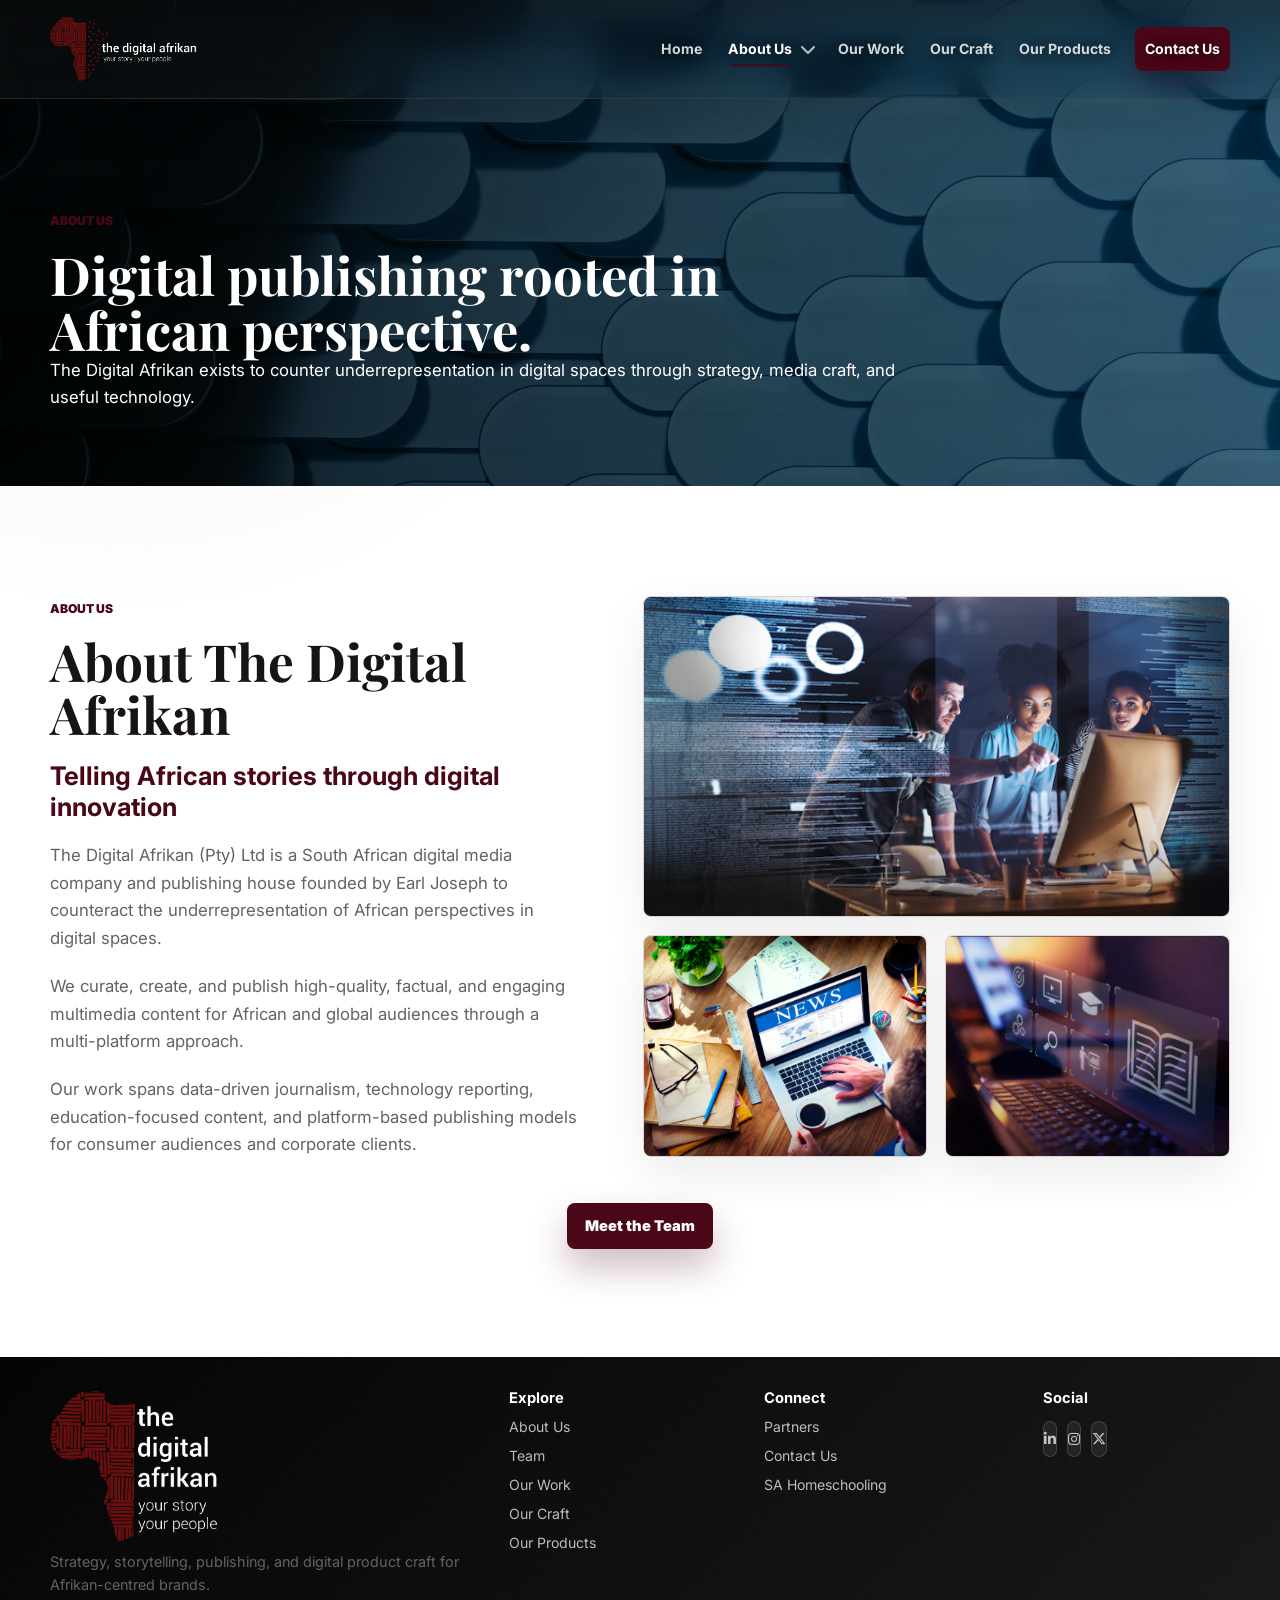
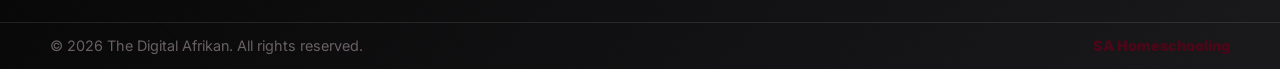
==== commit 9101c836: "Updated the websites UI" ====
--- a/about.html
+++ b/about.html
@@ -29,19 +29,19 @@
                     </li>
                     <li><a href="projects.html" class="nav-link">Our Work</a></li>
                     <li><a href="services.html" class="nav-link">Our Craft</a></li>
-                    <li><a href="products.html" class="nav-link">Products</a></li><li><a href="partners.html" class="nav-link">Partners</a></li>
+                    <li><a href="products.html" class="nav-link">Our Products</a></li>
                     <li><a href="contact.html" class="nav-link nav-cta">Contact Us</a></li>
                 </ul>
             </nav>
         </div>
     </header>
     <main id="main">
-        <section class="page-hero section-pattern">
+        <section class="page-hero page-hero-about section-pattern">
             <div class="container">
                 <div class="section-heading reveal">
                     <span class="eyebrow">About Us</span>
                     <h1>Digital publishing rooted in African perspective.</h1>
-                    <p>The Digital Afrikan exists to counter underrepresentation in digital spaces through strategy, media craft, and useful technology.</p>
+                    <p class="page-description">The Digital Afrikan exists to counter underrepresentation in digital spaces through strategy, media craft, and useful technology.</p>
                 </div>
             </div>
         </section>
@@ -71,7 +71,7 @@
     <footer class="site-footer">
         <div class="container footer-grid">
             <div><a href="index.html" class="brand footer-brand"><img src="images/tda-logo-stacked-white.png" alt="The Digital Afrikan" class="brand-logo brand-logo-footer"></a><p>Strategy, storytelling, publishing, and digital product craft for Afrikan-centred brands.</p></div>
-            <div><h3>Explore</h3><a href="about.html">About Us</a><a href="team.html">Team</a><a href="projects.html">Our Work</a><a href="services.html">Our Craft</a><a href="products.html">Products</a></div>
+            <div><h3>Explore</h3><a href="about.html">About Us</a><a href="team.html">Team</a><a href="projects.html">Our Work</a><a href="services.html">Our Craft</a><a href="products.html">Our Products</a></div>
             <div><h3>Connect</h3><a href="partners.html">Partners</a><a href="contact.html">Contact Us</a><a href="https://sahomeschooling.com/magazine" target="_blank" rel="noopener">SA Homeschooling</a></div>
             <div><h3>Social</h3><div class="social-links" aria-label="Social links"><a href="contact.html" aria-label="LinkedIn"><i class="fa-brands fa-linkedin-in"></i></a><a href="contact.html" aria-label="Instagram"><i class="fa-brands fa-instagram"></i></a><a href="contact.html" aria-label="X"><i class="fa-brands fa-x-twitter"></i></a></div></div>
         </div>
--- a/css/style.css
+++ b/css/style.css
@@ -91,17 +91,24 @@
     inset: 0 0 auto;
     z-index: 1000;
     padding: 12px 0;
-    background: rgba(0, 0, 0, 0.88);
-    color: white;
-    backdrop-filter: blur(18px);
-    border-bottom: 1px solid rgba(255, 255, 255, 0.09);
-    transition: padding var(--transition), background var(--transition), box-shadow var(--transition);
+    background:
+        linear-gradient(180deg, rgba(5, 4, 5, 0.5), rgba(5, 4, 5, 0.2)),
+        rgba(255, 255, 255, 0.04);
+    color: white;
+    -webkit-backdrop-filter: blur(18px) saturate(150%);
+    backdrop-filter: blur(18px) saturate(150%);
+    border-bottom: 1px solid rgba(255, 255, 255, 0.12);
+    box-shadow: 0 18px 48px rgba(0, 0, 0, 0.12);
+    transition: padding var(--transition), background var(--transition), border-color var(--transition), box-shadow var(--transition);
 }
 
 .site-header.scrolled {
     padding: 8px 0;
-    background: rgba(0, 0, 0, 0.95);
-    box-shadow: 0 18px 50px rgba(0, 0, 0, 0.22);
+    background:
+        linear-gradient(180deg, rgba(5, 4, 5, 0.64), rgba(5, 4, 5, 0.36)),
+        rgba(74, 7, 24, 0.1);
+    border-color: rgba(255, 255, 255, 0.16);
+    box-shadow: 0 18px 54px rgba(0, 0, 0, 0.22);
 }
 
 .header-container {
@@ -156,6 +163,7 @@
     color: rgba(255, 255, 255, 0.82);
     font-size: 0.88rem;
     font-weight: 700;
+    text-shadow: 0 2px 12px rgba(0, 0, 0, 0.72);
     transition: color var(--transition), transform var(--transition);
 }
 
@@ -242,10 +250,14 @@
     grid-template-columns: 1fr;
     gap: 4px;
     padding: 10px;
-    background: rgba(17, 17, 17, 0.96);
-    border: 1px solid rgba(255, 255, 255, 0.1);
+    background:
+        linear-gradient(145deg, rgba(5, 4, 5, 0.68), rgba(74, 7, 24, 0.28)),
+        rgba(255, 255, 255, 0.08);
+    border: 1px solid rgba(255, 255, 255, 0.16);
     border-radius: var(--radius);
     box-shadow: var(--shadow);
+    -webkit-backdrop-filter: blur(18px) saturate(150%);
+    backdrop-filter: blur(18px) saturate(150%);
     opacity: 0;
     visibility: hidden;
     transform: translateY(10px);
@@ -318,6 +330,7 @@
 
 .section-pattern::before {
     content: "";
+    display: none;
     position: absolute;
     inset: 0;
     pointer-events: none;
@@ -641,6 +654,54 @@
         linear-gradient(135deg, #000000 0%, #0b0a0b 56%, #17040a 100%);
 }
 
+.page-hero-about {
+    background:
+        linear-gradient(90deg, rgba(0, 0, 0, 0.82), rgba(0, 0, 0, 0.36)),
+        url("../images/hero-about-us.jpg");
+    background-position: center;
+    background-size: cover;
+}
+
+.page-hero-work {
+    background:
+        linear-gradient(90deg, rgba(0, 0, 0, 0.78), rgba(0, 0, 0, 0.22)),
+        url("../images/hero-our-work.jpg");
+    background-position: center;
+    background-size: cover;
+}
+
+.page-hero-craft {
+    background:
+        linear-gradient(90deg, rgba(0, 0, 0, 0.78), rgba(0, 0, 0, 0.26)),
+        url("../images/hero-our-craft.jpg");
+    background-position: center;
+    background-size: cover;
+}
+
+.page-hero-products {
+    background:
+        linear-gradient(90deg, rgba(0, 0, 0, 0.78), rgba(0, 0, 0, 0.2)),
+        url("../images/hero-products.jpg");
+    background-position: center;
+    background-size: cover;
+}
+
+.page-hero-team {
+    background:
+        linear-gradient(90deg, rgba(0, 0, 0, 0.78), rgba(0, 0, 0, 0.22)),
+        url("../images/hero-team.jpg");
+    background-position: center;
+    background-size: cover;
+}
+
+.page-hero-contact {
+    background:
+        linear-gradient(90deg, rgba(0, 0, 0, 0.72), rgba(0, 0, 0, 0.18)),
+        url("../images/contact-telephone-booth.jpg");
+    background-position: center;
+    background-size: cover;
+}
+
 .page-hero .section-heading {
     max-width: 860px;
     margin: 0;
@@ -651,8 +712,9 @@
     justify-content: flex-start;
 }
 
+.page-description,
 .page-hero p {
-    color: rgba(255, 255, 255, 0.78);
+    color: #ffffff;
 }
 
 .preview-section {
@@ -740,6 +802,10 @@
 .section-heading p {
     color: var(--muted);
     font-size: 1.05rem;
+}
+
+.page-hero .page-description {
+    color: #ffffff;
 }
 
 .section-copy p {
@@ -1017,18 +1083,19 @@
 }
 
 .team-photo-placeholder {
+    position: relative;
     display: block;
     aspect-ratio: 1 / 1;
     padding: 0;
     border: 0;
-    border-radius: 26px;
+    border-radius: 0;
     overflow: hidden;
     cursor: pointer;
     background:
         linear-gradient(135deg, rgba(74, 7, 24, 0.08), transparent 44%),
         #e8e8e8;
     box-shadow: none;
-    transition: transform var(--transition), outline-color var(--transition);
+    transition: outline-color var(--transition);
 }
 
 .team-photo-placeholder img {
@@ -1037,8 +1104,23 @@
     object-fit: cover;
 }
 
-.team-photo-placeholder:hover {
-    transform: translateY(-6px);
+.team-photo-placeholder::after {
+    content: attr(data-name);
+    position: absolute;
+    inset: auto 0 0;
+    padding: 14px 12px;
+    color: white;
+    background: linear-gradient(180deg, transparent, rgba(0, 0, 0, 0.78));
+    font-weight: 900;
+    opacity: 0;
+    transform: translateY(8px);
+    transition: opacity var(--transition), transform var(--transition);
+}
+
+.team-photo-placeholder:hover::after,
+.team-photo-placeholder:focus-visible::after {
+    opacity: 1;
+    transform: translateY(0);
 }
 
 .team-photo-placeholder:focus-visible {
@@ -1050,7 +1132,7 @@
     width: 150px;
     aspect-ratio: 1 / 1;
     margin-bottom: 22px;
-    border-radius: 22px;
+    border-radius: 0;
     overflow: hidden;
     background: var(--surface-soft);
 }
@@ -1095,6 +1177,103 @@
 
 .team-modal.open .team-modal-panel {
     transform: translateY(0) scale(1);
+}
+
+#teamModal .team-member-panel {
+    display: grid;
+    grid-template-columns: minmax(0, 1fr) minmax(320px, 1fr);
+    width: min(100%, 1120px);
+    min-height: min(78vh, 620px);
+    padding: 0;
+    border: 0;
+    border-radius: 0;
+    overflow: hidden;
+    background: #f3f3f3;
+}
+
+#teamModal .team-modal-info {
+    display: flex;
+    flex-direction: column;
+    justify-content: center;
+    padding: clamp(44px, 7vw, 92px);
+}
+
+#teamModal .team-modal-info h2 {
+    max-width: 360px;
+    color: #0b3446;
+    font-family: "Inter", sans-serif;
+    font-size: clamp(2.35rem, 4vw, 4rem);
+    font-weight: 400;
+    line-height: 1.12;
+    text-transform: uppercase;
+}
+
+#teamModal .team-modal-info .eyebrow {
+    margin: 18px 0 0;
+    color: var(--text);
+    font-size: 0.92rem;
+    text-transform: none;
+}
+
+#teamModal .team-modal-info > p {
+    max-width: 430px;
+    margin-top: 34px;
+    color: #2b3033;
+    font-size: 0.96rem;
+    line-height: 1.85;
+}
+
+#teamModal .modal-focus {
+    max-width: 430px;
+    margin-top: 24px;
+}
+
+#teamModal .team-modal-social {
+    display: inline-grid;
+    place-items: center;
+    width: 28px;
+    height: 28px;
+    margin-top: 34px;
+    color: white;
+    background: #4f585d;
+    border-radius: 4px;
+    font-size: 1.05rem;
+    transition: transform var(--transition), background var(--transition);
+}
+
+#teamModal .team-modal-social:hover,
+#teamModal .team-modal-social:focus-visible {
+    transform: translateY(-3px);
+    background: var(--accent);
+}
+
+#teamModal .modal-portrait {
+    width: 100%;
+    height: 100%;
+    min-height: inherit;
+    aspect-ratio: auto;
+    margin: 0;
+    border-radius: 0;
+}
+
+#teamModal .modal-portrait img {
+    width: 100%;
+    height: 100%;
+    min-height: inherit;
+    object-fit: cover;
+}
+
+#teamModal .modal-close {
+    top: clamp(28px, 5vw, 54px);
+    right: calc(50% + clamp(28px, 5vw, 72px));
+    width: 72px;
+    height: 72px;
+    border-color: rgba(0, 0, 0, 0.7);
+    border-radius: 50%;
+    color: #111111;
+    background: transparent;
+    font-size: 1.5rem;
+    z-index: 2;
 }
 
 .modal-close {
--- a/css/responsive.css
+++ b/css/responsive.css
@@ -71,7 +71,9 @@
 
     body.nav-open .site-nav {
         pointer-events: auto;
-        background: rgba(0, 0, 0, 0.42);
+        background: rgba(0, 0, 0, 0.38);
+        -webkit-backdrop-filter: blur(4px);
+        backdrop-filter: blur(4px);
     }
 
     .site-nav ul {
@@ -82,8 +84,11 @@
         gap: 8px;
         padding: 104px 22px 28px;
         background:
-            linear-gradient(160deg, rgba(0, 0, 0, 0.98), rgba(21, 21, 24, 0.98)),
-            repeating-linear-gradient(135deg, rgba(74, 7, 24, 0.16) 0 2px, transparent 2px 18px);
+            linear-gradient(160deg, rgba(5, 4, 5, 0.78), rgba(74, 7, 24, 0.32)),
+            rgba(255, 255, 255, 0.08);
+        -webkit-backdrop-filter: blur(22px) saturate(150%);
+        backdrop-filter: blur(22px) saturate(150%);
+        border-left: 1px solid rgba(255, 255, 255, 0.14);
         box-shadow: -20px 0 60px rgba(0, 0, 0, 0.3);
         transform: translateX(105%);
         transition: transform 320ms ease;
@@ -243,6 +248,28 @@
         gap: 18px;
     }
 
+    #teamModal .team-member-panel {
+        grid-template-columns: 1fr;
+        min-height: 0;
+    }
+
+    #teamModal .team-modal-info {
+        padding: 82px 28px 32px;
+    }
+
+    #teamModal .modal-portrait {
+        order: -1;
+        min-height: 340px;
+    }
+
+    #teamModal .modal-close {
+        top: 18px;
+        right: 18px;
+        width: 56px;
+        height: 56px;
+        background: rgba(255, 255, 255, 0.82);
+    }
+
     .project-feature {
         grid-template-columns: 1fr;
         min-height: 0;
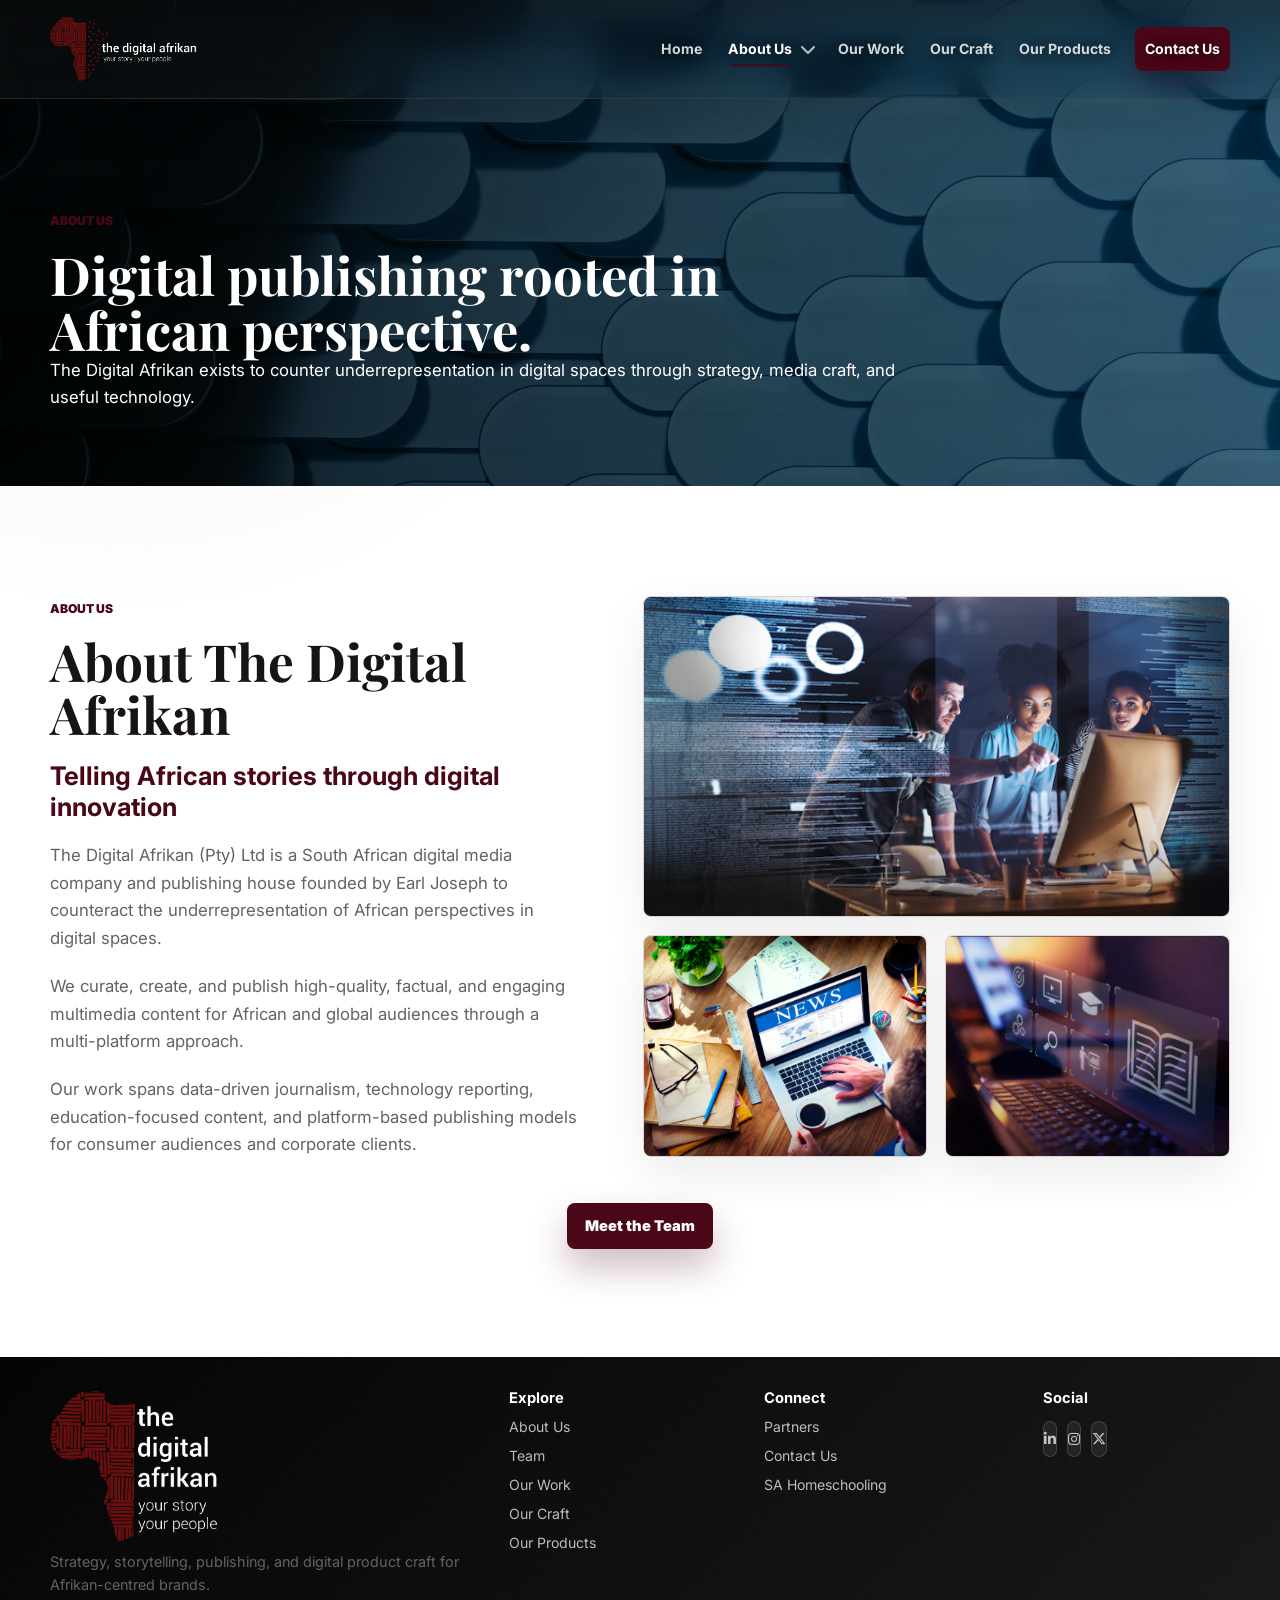
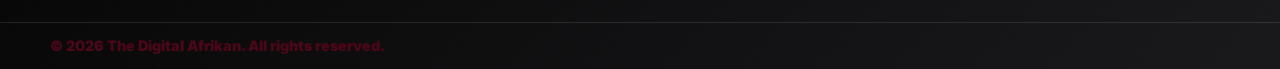
==== commit 45420f6f: "adding updates" ====
--- a/about.html
+++ b/about.html
@@ -75,7 +75,7 @@
             <div><h3>Connect</h3><a href="partners.html">Partners</a><a href="contact.html">Contact Us</a><a href="https://sahomeschooling.com/magazine" target="_blank" rel="noopener">SA Homeschooling</a></div>
             <div><h3>Social</h3><div class="social-links" aria-label="Social links"><a href="contact.html" aria-label="LinkedIn"><i class="fa-brands fa-linkedin-in"></i></a><a href="contact.html" aria-label="Instagram"><i class="fa-brands fa-instagram"></i></a><a href="contact.html" aria-label="X"><i class="fa-brands fa-x-twitter"></i></a></div></div>
         </div>
-        <div class="footer-bottom"><div class="container footer-bottom-inner"><p>&copy; 2026 The Digital Afrikan. All rights reserved.</p><p>SA Homeschooling</p></div></div>
+        <div class="footer-bottom"><div class="container footer-bottom-inner"><p>&copy; 2026 The Digital Afrikan. All rights reserved.</p></div></div>
     </footer>
 </body>
 </html>
--- a/css/style.css
+++ b/css/style.css
@@ -342,72 +342,58 @@
 }
 
 .hero {
+    position: relative;
     min-height: max(100vh, 60.05vw);
     display: grid;
     align-items: center;
     padding: 150px 0 112px;
     color: white;
     overflow: hidden;
-    background:
-        linear-gradient(90deg, rgba(0, 0, 0, 0.86) 0%, rgba(0, 0, 0, 0.68) 35%, rgba(0, 0, 0, 0.22) 66%, rgba(0, 0, 0, 0.08) 100%),
-        url("../images/tda-digital-tree-hero-full.jpg");
-    background-color: #050405;
-    background-position: center, center top;
-    background-repeat: no-repeat;
-    background-size: cover, 100% auto;
-}
-
-.hero::after {
-    content: "";
-    display: none;
+    background: #050405; /* fallback */
+}
+
+/* 🎬 VIDEO BACKGROUND */
+.hero-video {
     position: absolute;
     inset: 0;
-    opacity: 0.3;
-    background:
-        linear-gradient(90deg, transparent 0 43%, rgba(74, 7, 24, 0.32) 43.3%, transparent 44.2%),
-        linear-gradient(90deg, transparent 0 65%, rgba(255, 255, 255, 0.08) 65.2%, transparent 65.8%);
-    pointer-events: none;
-    animation: heroSignalSweep 7.5s ease-in-out infinite;
-}
-
+    width: 100%;
+    height: 100%;
+    object-fit: cover;
+    z-index: 0;
+
+    /* controls visibility */
+    filter: brightness(0.42) contrast(1.1) saturate(1.05);
+}
+
+/* 🌑 DARK OVERLAY (makes text readable) */
 .hero::before {
     content: "";
-    display: none;
     position: absolute;
     inset: 0;
-    pointer-events: none;
-    opacity: 0.28;
-    background:
-        radial-gradient(circle at 16% 42%, rgba(74, 7, 24, 0.34), transparent 20%),
-        repeating-linear-gradient(90deg, rgba(255, 255, 255, 0.035) 0 1px, transparent 1px 34px),
-        repeating-linear-gradient(0deg, rgba(255, 255, 255, 0.025) 0 1px, transparent 1px 42px);
-    animation: patternGlide 18s linear infinite;
-}
-
-.hero-orbit {
-    position: absolute;
-    left: 44%;
-    top: 12%;
-    width: 520px;
-    height: 520px;
-    border: 1px solid rgba(255, 255, 255, 0.12);
-    border-radius: 50%;
-    opacity: 0.58;
-    animation: spinSlow 24s linear infinite, orbitPulse 5.8s ease-in-out infinite;
-}
-
-.hero-orbit::before,
-.hero-orbit::after {
-    content: "";
-    position: absolute;
-    inset: 58px;
-    border: 1px dashed rgba(255, 255, 255, 0.16);
-    border-radius: 50%;
-}
-
-.hero-orbit::after {
-    inset: 128px;
-    background: radial-gradient(circle, rgba(255, 255, 255, 0.08), rgba(74, 7, 24, 0.16));
+    z-index: 1;
+
+    background: linear-gradient(
+        90deg,
+        rgba(0, 0, 0, 0.88) 0%,
+        rgba(0, 0, 0, 0.65) 40%,
+        rgba(0, 0, 0, 0.35) 100%
+    );
+}
+
+/* 📝 KEEP TEXT ABOVE EVERYTHING */
+.hero-container {
+    position: relative;
+    z-index: 2;
+}
+
+/* Optional: improve text readability */
+.hero h1 {
+    text-shadow: 0 18px 42px rgba(0, 0, 0, 0.85);
+}
+
+/* CTA spacing stays nice */
+.hero-cta {
+    margin-top: 28px;
 }
 
 .color-stream {
@@ -968,6 +954,8 @@
 .services-grid,
 .projects-grid {
     display: grid;
+    grid-template-columns: repeat(2, minmax(320px, 420px));
+    justify-content: center;
     gap: 22px;
 }
 
@@ -980,7 +968,8 @@
 }
 
 .projects-grid {
-    grid-template-columns: repeat(3, 1fr);
+    grid-template-columns: repeat(2, minmax(320px, 420px));
+    justify-content: center;
 }
 
 .project-showcase {
@@ -1541,15 +1530,37 @@
     margin-top: 44px;
 }
 
+/* Products Page Background Fix */
 .product-section {
-    overflow: hidden;
-    background:
-        radial-gradient(circle at 82% 10%, rgba(74, 7, 24, 0.42), transparent 26%),
-        linear-gradient(135deg, #000000, #151518),
-        var(--dark);
-    color: white;
-}
-
+    background: #ffffff;
+    color: #171316;
+    padding: 100px 0;
+}
+
+.product-section h2,
+.product-section p,
+.product-section .eyebrow {
+    color: #171316;
+}
+
+/* Keep existing button colours */
+.product-section .btn-primary {
+    background: var(--accent);
+    color: #ffffff;
+}
+
+.product-section .btn-ghost {
+    border: 1px solid var(--accent);
+    color: var(--accent);
+    background: transparent;
+}
+/* Force readable text on Products page */
+.product-section .section-copy,
+.product-section .section-copy h2,
+.product-section .section-copy p,
+.product-section .section-copy span {
+    color: #171316 !important;
+}
 #homeschooling {
     margin-bottom: 34px;
 }
@@ -1967,6 +1978,109 @@
 
 .partner-logo-mg span::first-letter {
     color: #b30012;
+}
+
+/* =========================
+   CLIENTS SECTION
+========================= */
+
+.clients-section {
+    overflow: hidden;
+    background:
+        linear-gradient(180deg, #ffffff, #f8f5f6);
+    padding: 90px 0;
+}
+
+.clients-slider {
+    position: relative;
+    width: 100%;
+    overflow: hidden;
+    margin-top: 40px;
+}
+
+.clients-slider::before,
+.clients-slider::after {
+    content: "";
+    position: absolute;
+    top: 0;
+    width: 120px;
+    height: 100%;
+    z-index: 2;
+    pointer-events: none;
+}
+
+.clients-slider::before {
+    left: 0;
+    background: linear-gradient(to right, #f8f5f6, transparent);
+}
+
+.clients-slider::after {
+    right: 0;
+    background: linear-gradient(to left, #f8f5f6, transparent);
+}
+
+.clients-track {
+    display: flex;
+    align-items: center;
+    gap: 28px;
+    width: max-content;
+    animation: scrollClients 28s linear infinite;
+}
+
+.clients-track:hover {
+    animation-play-state: paused;
+}
+
+.client-logo {
+    display: flex;
+    align-items: center;
+    justify-content: center;
+    min-width: 220px;
+    height: 110px;
+    padding: 24px;
+    border: 1px solid rgba(74, 7, 24, 0.12);
+    border-radius: var(--radius);
+    background: rgba(255, 255, 255, 0.85);
+    backdrop-filter: blur(10px);
+    box-shadow: var(--shadow-soft);
+    transition:
+        transform var(--transition),
+        border-color var(--transition),
+        box-shadow var(--transition);
+}
+
+.client-logo:hover {
+    transform: translateY(-8px);
+    border-color: rgba(74, 7, 24, 0.35);
+    box-shadow: var(--shadow);
+}
+
+.client-logo img {
+    max-width: 140px;
+    max-height: 52px;
+    object-fit: contain;
+    filter: grayscale(100%);
+    opacity: 0.8;
+    transition:
+        filter var(--transition),
+        opacity var(--transition),
+        transform var(--transition);
+}
+
+.client-logo:hover img {
+    filter: grayscale(0%);
+    opacity: 1;
+    transform: scale(1.05);
+}
+
+@keyframes scrollClients {
+    from {
+        transform: translateX(0);
+    }
+
+    to {
+        transform: translateX(-50%);
+    }
 }
 
 .contact-grid {
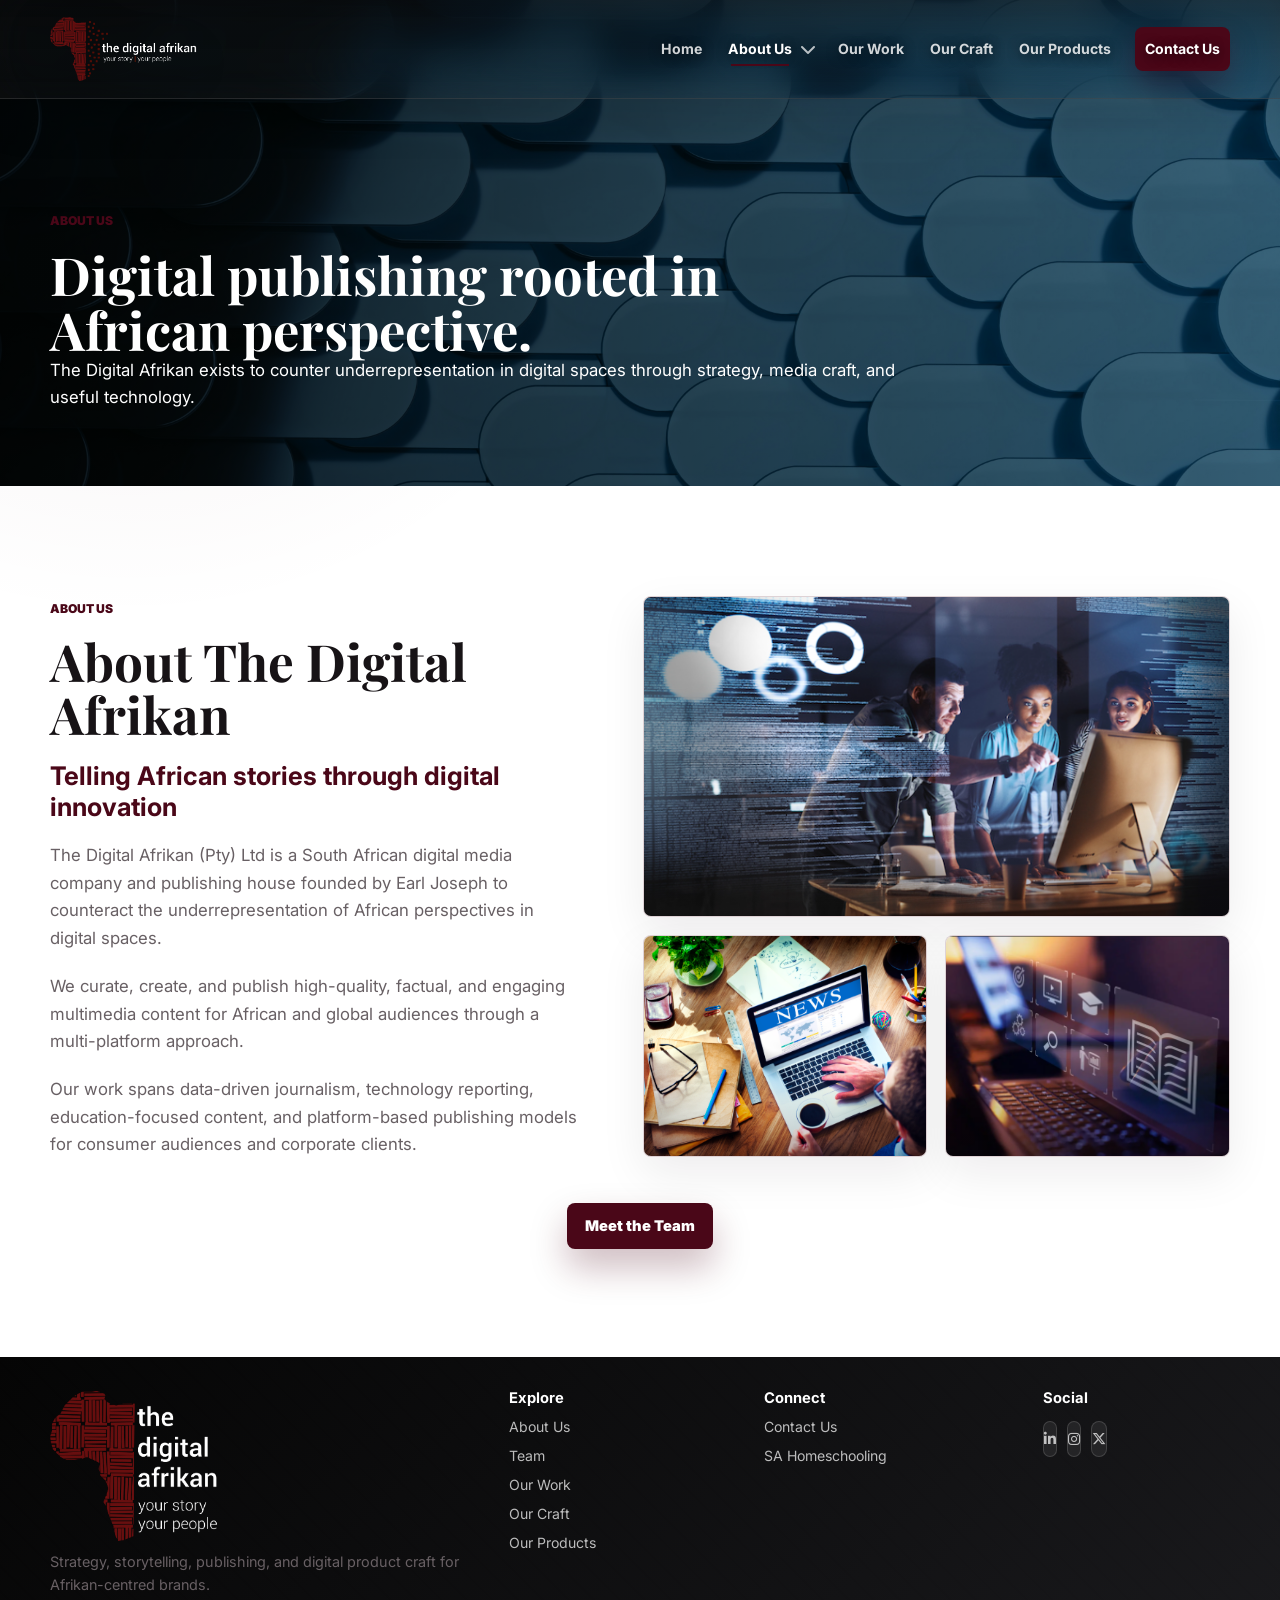
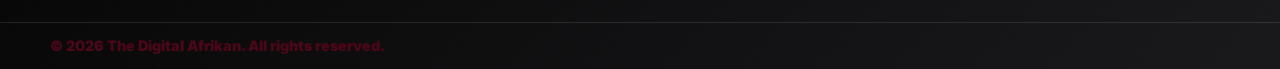
==== commit dcd6cca3: "Made changes on footer , mobile reponsivness and Team" ====
--- a/about.html
+++ b/about.html
@@ -72,7 +72,7 @@
         <div class="container footer-grid">
             <div><a href="index.html" class="brand footer-brand"><img src="images/tda-logo-stacked-white.png" alt="The Digital Afrikan" class="brand-logo brand-logo-footer"></a><p>Strategy, storytelling, publishing, and digital product craft for Afrikan-centred brands.</p></div>
             <div><h3>Explore</h3><a href="about.html">About Us</a><a href="team.html">Team</a><a href="projects.html">Our Work</a><a href="services.html">Our Craft</a><a href="products.html">Our Products</a></div>
-            <div><h3>Connect</h3><a href="partners.html">Partners</a><a href="contact.html">Contact Us</a><a href="https://sahomeschooling.com/magazine" target="_blank" rel="noopener">SA Homeschooling</a></div>
+            <div><h3>Connect</h3><a href="contact.html">Contact Us</a><a href="https://sahomeschooling.com/magazine" target="_blank" rel="noopener">SA Homeschooling</a></div>
             <div><h3>Social</h3><div class="social-links" aria-label="Social links"><a href="contact.html" aria-label="LinkedIn"><i class="fa-brands fa-linkedin-in"></i></a><a href="contact.html" aria-label="Instagram"><i class="fa-brands fa-instagram"></i></a><a href="contact.html" aria-label="X"><i class="fa-brands fa-x-twitter"></i></a></div></div>
         </div>
         <div class="footer-bottom"><div class="container footer-bottom-inner"><p>&copy; 2026 The Digital Afrikan. All rights reserved.</p></div></div>
--- a/css/style.css
+++ b/css/style.css
@@ -153,6 +153,10 @@
     flex-wrap: nowrap;
 }
 
+.site-nav li {
+    min-width: 0;
+}
+
 .nav-link,
 .dropdown-menu a {
     position: relative;
@@ -1255,13 +1259,14 @@
 #teamModal .modal-close {
     top: clamp(28px, 5vw, 54px);
     right: calc(50% + clamp(28px, 5vw, 72px));
-    width: 72px;
-    height: 72px;
-    border-color: rgba(0, 0, 0, 0.7);
-    border-radius: 50%;
+    width: auto;
+    height: 44px;
+    padding: 0 16px;
+    border-color: rgba(0, 0, 0, 0.16);
+    border-radius: 999px;
     color: #111111;
-    background: transparent;
-    font-size: 1.5rem;
+    background: rgba(255, 255, 255, 0.74);
+    font-size: 0.92rem;
     z-index: 2;
 }
 
@@ -1269,16 +1274,25 @@
     position: absolute;
     top: 16px;
     right: 16px;
-    display: grid;
-    place-items: center;
-    width: 42px;
+    display: inline-flex;
+    align-items: center;
+    justify-content: center;
+    gap: 8px;
+    width: auto;
     height: 42px;
+    padding: 0 14px;
     border: 1px solid rgba(74, 7, 24, 0.16);
-    border-radius: var(--radius);
+    border-radius: 999px;
     color: var(--accent);
     background: white;
     cursor: pointer;
+    font-weight: 800;
+    font-size: 0.88rem;
     transition: transform var(--transition), background var(--transition), color var(--transition);
+}
+
+.modal-close i {
+    font-size: 0.9rem;
 }
 
 .modal-close:hover {
@@ -2059,8 +2073,8 @@
     max-width: 140px;
     max-height: 52px;
     object-fit: contain;
-    filter: grayscale(100%);
-    opacity: 0.8;
+    filter: none;
+    opacity: 1;
     transition:
         filter var(--transition),
         opacity var(--transition),
@@ -2068,8 +2082,7 @@
 }
 
 .client-logo:hover img {
-    filter: grayscale(0%);
-    opacity: 1;
+    filter: saturate(1.08) contrast(1.04);
     transform: scale(1.05);
 }
 
--- a/css/responsive.css
+++ b/css/responsive.css
@@ -76,16 +76,19 @@
         backdrop-filter: blur(4px);
     }
 
-    .site-nav ul {
-        width: min(390px, 86vw);
-        min-height: 100vh;
+    .site-nav > ul {
+        width: min(390px, 88vw);
+        height: 100dvh;
+        min-height: 100svh;
         align-items: stretch;
         flex-direction: column;
         gap: 8px;
-        padding: 104px 22px 28px;
+        padding: 104px 22px max(28px, env(safe-area-inset-bottom));
+        overflow-y: auto;
+        overscroll-behavior: contain;
         background:
-            linear-gradient(160deg, rgba(5, 4, 5, 0.78), rgba(74, 7, 24, 0.32)),
-            rgba(255, 255, 255, 0.08);
+            linear-gradient(160deg, rgba(5, 4, 5, 0.94), rgba(74, 7, 24, 0.76)),
+            rgba(5, 4, 5, 0.88);
         -webkit-backdrop-filter: blur(22px) saturate(150%);
         backdrop-filter: blur(22px) saturate(150%);
         border-left: 1px solid rgba(255, 255, 255, 0.14);
@@ -94,7 +97,7 @@
         transition: transform 320ms ease;
     }
 
-    body.nav-open .site-nav ul {
+    body.nav-open .site-nav > ul {
         transform: translateX(0);
     }
 
@@ -102,8 +105,11 @@
     .dropdown-menu a {
         width: 100%;
         min-height: 50px;
-        padding: 12px 0;
+        justify-content: flex-start;
+        padding: 12px 4px;
         font-size: 1.05rem;
+        color: rgba(255, 255, 255, 0.94);
+        text-shadow: none;
     }
 
     .nav-link::after,
@@ -121,6 +127,7 @@
     .has-dropdown {
         display: grid;
         grid-template-columns: 1fr 42px;
+        align-items: start;
     }
 
     .dropdown-toggle {
@@ -145,6 +152,12 @@
         transition: max-height 260ms ease, padding 260ms ease;
     }
 
+    .dropdown-menu a {
+        min-height: 42px;
+        font-size: 0.96rem;
+        color: rgba(255, 255, 255, 0.78);
+    }
+
     .has-dropdown.open .dropdown-menu {
         max-height: 120px;
         padding: 0 0 8px 14px;
@@ -265,9 +278,9 @@
     #teamModal .modal-close {
         top: 18px;
         right: 18px;
-        width: 56px;
-        height: 56px;
-        background: rgba(255, 255, 255, 0.82);
+        height: 42px;
+        padding: 0 14px;
+        background: rgba(255, 255, 255, 0.88);
     }
 
     .project-feature {
@@ -334,7 +347,23 @@
 @media (max-width: 440px) {
     .brand-logo-header {
         height: 36px;
-        max-width: min(178px, 54vw);
+        max-width: min(172px, 52vw);
+    }
+
+    .header-container {
+        min-height: 58px;
+        gap: 14px;
+    }
+
+    .mobile-toggle {
+        width: 42px;
+        height: 42px;
+        flex: 0 0 42px;
+    }
+
+    .site-nav > ul {
+        width: 100vw;
+        padding: 92px 20px max(24px, env(safe-area-inset-bottom));
     }
 
     .brand-logo-footer {
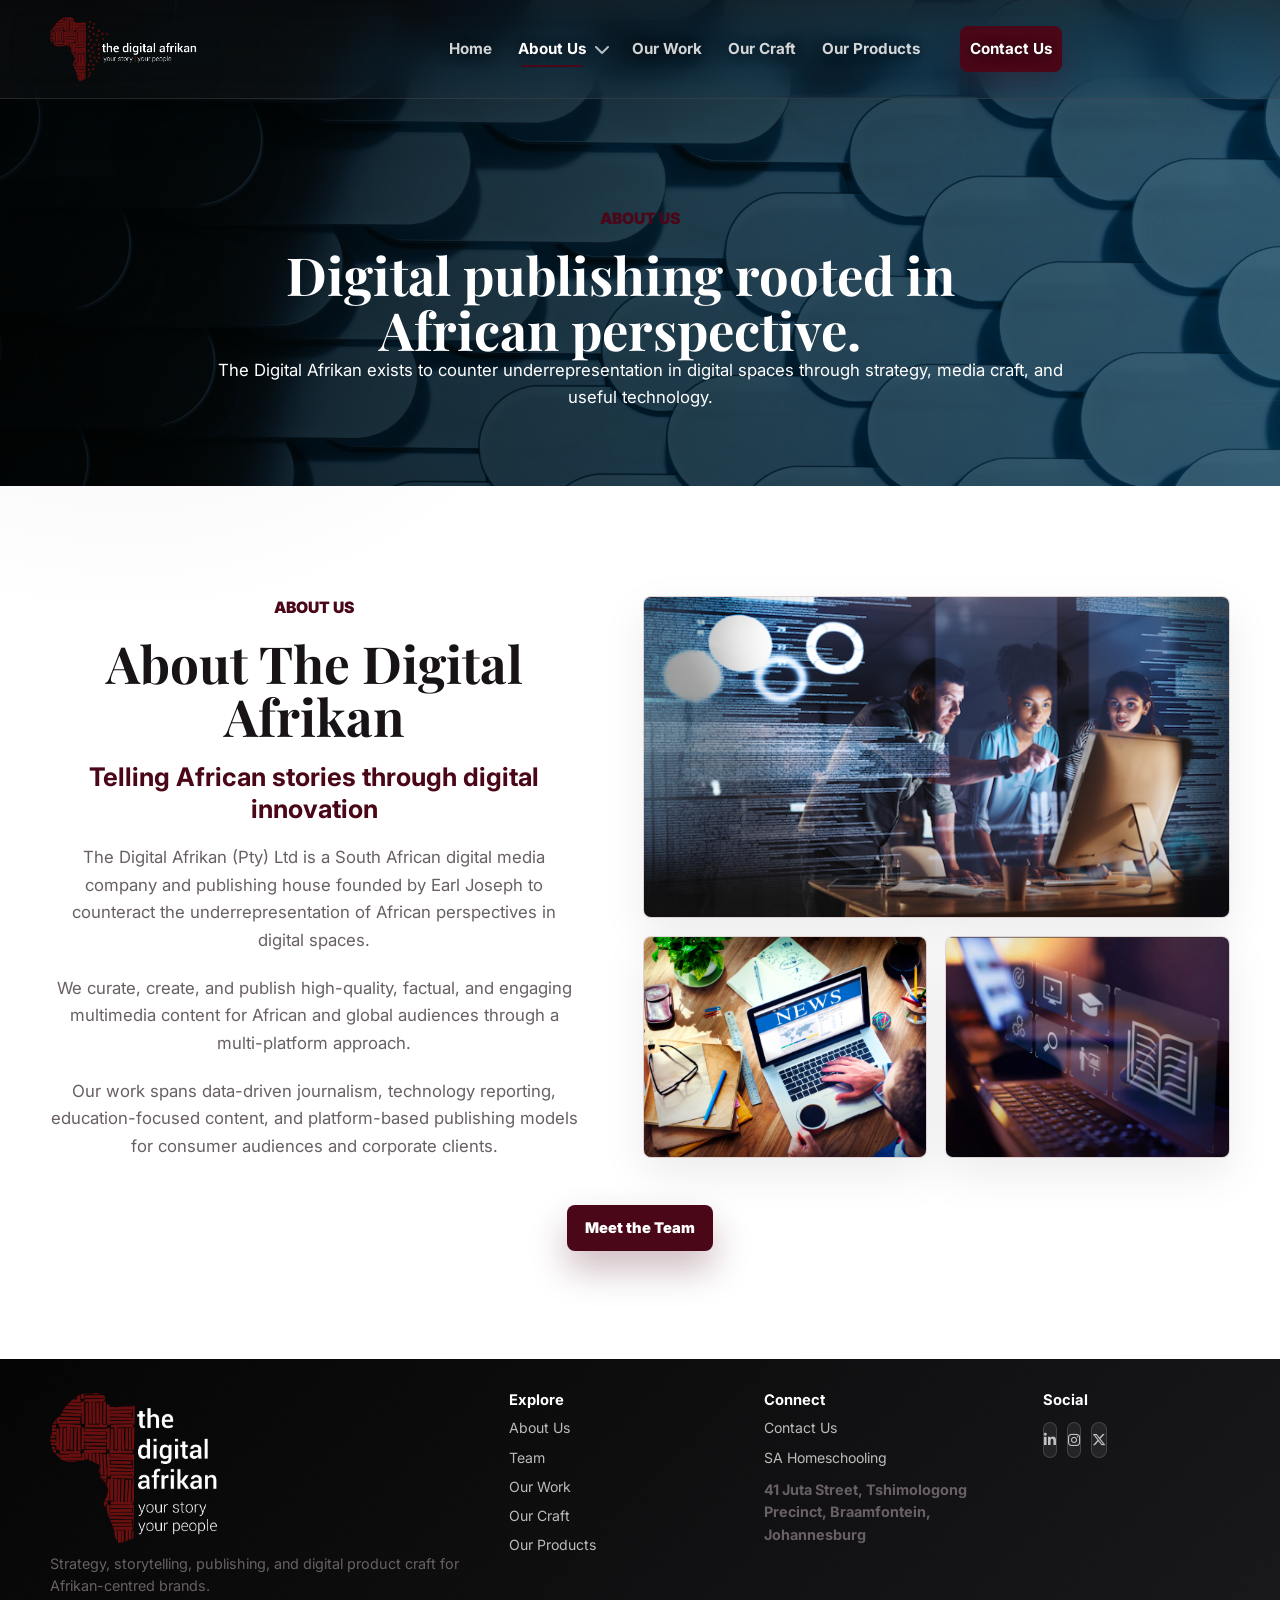
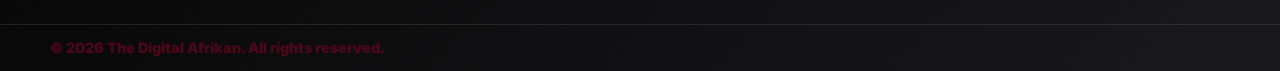
==== commit 5826e496: "Content alignment" ====
--- a/about.html
+++ b/about.html
@@ -72,7 +72,7 @@
         <div class="container footer-grid">
             <div><a href="index.html" class="brand footer-brand"><img src="images/tda-logo-stacked-white.png" alt="The Digital Afrikan" class="brand-logo brand-logo-footer"></a><p>Strategy, storytelling, publishing, and digital product craft for Afrikan-centred brands.</p></div>
             <div><h3>Explore</h3><a href="about.html">About Us</a><a href="team.html">Team</a><a href="projects.html">Our Work</a><a href="services.html">Our Craft</a><a href="products.html">Our Products</a></div>
-            <div><h3>Connect</h3><a href="contact.html">Contact Us</a><a href="https://sahomeschooling.com/magazine" target="_blank" rel="noopener">SA Homeschooling</a></div>
+            <div><h3>Connect</h3><a href="contact.html">Contact Us</a><a href="https://sahomeschooling.com/magazine" target="_blank" rel="noopener">SA Homeschooling</a><p class="footer-address">41 Juta Street, Tshimologong Precinct, Braamfontein, Johannesburg</p></div>
             <div><h3>Social</h3><div class="social-links" aria-label="Social links"><a href="contact.html" aria-label="LinkedIn"><i class="fa-brands fa-linkedin-in"></i></a><a href="contact.html" aria-label="Instagram"><i class="fa-brands fa-instagram"></i></a><a href="contact.html" aria-label="X"><i class="fa-brands fa-x-twitter"></i></a></div></div>
         </div>
         <div class="footer-bottom"><div class="container footer-bottom-inner"><p>&copy; 2026 The Digital Afrikan. All rights reserved.</p></div></div>
--- a/css/style.css
+++ b/css/style.css
@@ -112,9 +112,9 @@
 }
 
 .header-container {
-    display: flex;
+    display: grid;
+    grid-template-columns: auto minmax(0, 1fr);
     align-items: center;
-    justify-content: space-between;
     gap: 28px;
     min-height: 74px;
 }
@@ -148,6 +148,7 @@
 .site-nav ul {
     display: flex;
     align-items: center;
+    justify-content: center;
     gap: 6px;
     list-style: none;
     flex-wrap: nowrap;
@@ -165,8 +166,9 @@
     min-height: 42px;
     padding: 10px 10px;
     color: rgba(255, 255, 255, 0.82);
-    font-size: 0.88rem;
+    font-size: 0.95rem;
     font-weight: 700;
+    white-space: nowrap;
     text-shadow: 0 2px 12px rgba(0, 0, 0, 0.72);
     transition: color var(--transition), transform var(--transition);
 }
@@ -200,7 +202,7 @@
 }
 
 .nav-cta {
-    margin-left: 8px;
+    margin-left: 24px;
     color: white;
     background: var(--accent);
     border-radius: var(--radius);
@@ -555,13 +557,15 @@
     position: relative;
     z-index: 2;
     display: grid;
-    grid-template-columns: minmax(0, 0.54fr) minmax(320px, 0.46fr);
+    grid-template-columns: 1fr;
     align-items: center;
-    text-align: left;
+    justify-items: center;
+    text-align: center;
 }
 
 .hero-content {
     max-width: 720px;
+    margin: 0 auto;
 }
 
 .eyebrow {
@@ -569,7 +573,7 @@
     align-items: center;
     margin-bottom: 16px;
     color: var(--accent);
-    font-size: 0.76rem;
+    font-size: clamp(0.98rem, 1.18vw, 1.12rem);
     font-weight: 900;
     text-transform: uppercase;
 }
@@ -593,6 +597,7 @@
 
 .hero h1 {
     max-width: none;
+    margin: 0 auto;
     color: white;
     font-size: clamp(2.1rem, 3.25vw, 3.55rem);
     text-shadow: 0 18px 42px rgba(0, 0, 0, 0.72);
@@ -694,12 +699,12 @@
 
 .page-hero .section-heading {
     max-width: 860px;
-    margin: 0;
-    text-align: left;
+    margin: 0 auto;
+    text-align: center;
 }
 
 .page-hero .section-heading .eyebrow {
-    justify-content: flex-start;
+    justify-content: center;
 }
 
 .page-description,
@@ -770,13 +775,18 @@
 }
 
 .tag-row span {
-    padding: 7px 10px;
-    border: 1px solid rgba(74, 7, 24, 0.22);
-    border-radius: var(--radius);
+    display: inline-flex;
+    align-items: center;
+    min-height: 26px;
+    padding: 2px 0;
+    border: 0;
+    border-radius: 0;
     color: var(--accent);
-    background: rgba(74, 7, 24, 0.07);
-    font-size: 0.78rem;
-    font-weight: 800;
+    background: transparent;
+    font-size: 0.76rem;
+    font-weight: 900;
+    text-transform: uppercase;
+    letter-spacing: 0.04em;
 }
 
 .split-grid,
@@ -785,7 +795,26 @@
     display: grid;
     grid-template-columns: minmax(0, 0.9fr) minmax(320px, 1fr);
     align-items: center;
+    justify-items: center;
     gap: 64px;
+}
+
+.section-copy {
+    width: 100%;
+    max-width: 720px;
+    text-align: center;
+}
+
+.section-copy .eyebrow {
+    justify-content: center;
+}
+
+.section-copy h1,
+.section-copy h2,
+.section-copy h3,
+.section-copy p {
+    margin-left: auto;
+    margin-right: auto;
 }
 
 .section-copy p,
@@ -971,6 +1000,20 @@
     grid-template-columns: repeat(4, 1fr);
 }
 
+.services:not(.preview-section) .services-grid {
+    grid-template-columns: repeat(3, minmax(0, 1fr));
+    width: min(100%, 980px);
+    margin: 0 auto;
+}
+
+.services .service-card {
+    text-align: center;
+}
+
+.services .service-icon {
+    margin-inline: auto;
+}
+
 .projects-grid {
     grid-template-columns: repeat(2, minmax(320px, 420px));
     justify-content: center;
@@ -979,6 +1022,8 @@
 .project-showcase {
     display: grid;
     gap: 0;
+    width: min(100%, 1040px);
+    margin: 0 auto;
     border: 1px solid var(--line);
     border-radius: var(--radius);
     overflow: hidden;
@@ -1071,13 +1116,19 @@
 
 .team-placeholder-grid {
     display: grid;
-    grid-template-columns: repeat(5, 1fr);
-    gap: 28px;
+    grid-template-columns: repeat(4, minmax(0, 1fr));
+    justify-content: center;
+    justify-items: center;
+    gap: 24px;
+    width: min(100%, 980px);
+    margin: 0 auto;
 }
 
 .team-photo-placeholder {
     position: relative;
     display: block;
+    width: 100%;
+    max-width: 220px;
     aspect-ratio: 1 / 1;
     padding: 0;
     border: 0;
@@ -1391,8 +1442,8 @@
 
 .project-feature {
     display: grid;
-    grid-template-columns: minmax(0, 1fr) minmax(0, 1fr);
-    min-height: 430px;
+    grid-template-columns: minmax(0, 0.94fr) minmax(0, 1fr);
+    min-height: 340px;
     width: 100%;
     border: 0;
     border-bottom: 1px solid var(--line);
@@ -1423,13 +1474,13 @@
     display: flex;
     flex-direction: column;
     justify-content: center;
-    min-height: 430px;
-    padding: clamp(34px, 5vw, 78px);
+    min-height: 340px;
+    padding: clamp(28px, 4vw, 54px);
 }
 
 .project-feature .project-content h3 {
     max-width: 520px;
-    font-size: clamp(1.65rem, 2.8vw, 2.65rem);
+    font-size: clamp(1.45rem, 2.3vw, 2.15rem);
 }
 
 .project-feature .project-content p {
@@ -1443,8 +1494,19 @@
     margin-top: 24px;
 }
 
+.project-actions .detail-modal-trigger {
+    width: auto;
+    text-align: center;
+    color: #ffffff;
+}
+
+.project-actions .detail-modal-trigger:hover,
+.project-actions .detail-modal-trigger:focus-visible {
+    color: #ffffff;
+}
+
 .project-image-panel {
-    min-height: 430px;
+    min-height: 340px;
     overflow: hidden;
     background: var(--primary-deep);
 }
@@ -2276,6 +2338,15 @@
 .site-footer a:hover {
     color: var(--accent);
     transform: translateX(4px);
+}
+
+.footer-address {
+    max-width: 230px;
+    margin-top: 10px;
+    color: rgba(255, 255, 255, 0.72);
+    font-size: 0.88rem;
+    font-weight: 700;
+    line-height: 1.55;
 }
 
 .social-links {
--- a/css/responsive.css
+++ b/css/responsive.css
@@ -6,7 +6,7 @@
     .nav-link,
     .dropdown-menu a {
         padding-inline: 10px;
-        font-size: 0.86rem;
+        font-size: 0.92rem;
     }
 
     .split-grid,
@@ -22,6 +22,11 @@
         grid-template-columns: repeat(2, 1fr);
     }
 
+    .services:not(.preview-section) .services-grid {
+        grid-template-columns: repeat(2, minmax(0, 1fr));
+        max-width: 760px;
+    }
+
     .project-feature,
     .project-feature .project-content,
     .project-image-panel {
@@ -42,7 +47,8 @@
     }
 
     .team-placeholder-grid {
-        grid-template-columns: repeat(3, 1fr);
+        grid-template-columns: repeat(4, minmax(0, 1fr));
+        max-width: 900px;
     }
 }
 
@@ -56,6 +62,7 @@
         display: block;
         position: relative;
         z-index: 1101;
+        justify-self: end;
     }
 
     .site-nav {
@@ -81,6 +88,7 @@
         height: 100dvh;
         min-height: 100svh;
         align-items: stretch;
+        justify-content: flex-start;
         flex-direction: column;
         gap: 8px;
         padding: 104px 22px max(28px, env(safe-area-inset-bottom));
@@ -167,6 +175,11 @@
     .footer-grid {
         grid-template-columns: repeat(2, 1fr);
     }
+
+    .team-placeholder-grid {
+        grid-template-columns: repeat(3, minmax(0, 1fr));
+        max-width: 680px;
+    }
 }
 
 @media (max-width: 700px) {
@@ -242,6 +255,11 @@
         grid-template-columns: 1fr;
     }
 
+    .services:not(.preview-section) .services-grid {
+        grid-template-columns: 1fr;
+        max-width: 420px;
+    }
+
     .partners-showcase {
         padding-block: 36px;
     }
@@ -258,6 +276,7 @@
 
     .team-placeholder-grid {
         grid-template-columns: repeat(2, 1fr);
+        max-width: 480px;
         gap: 18px;
     }
 
